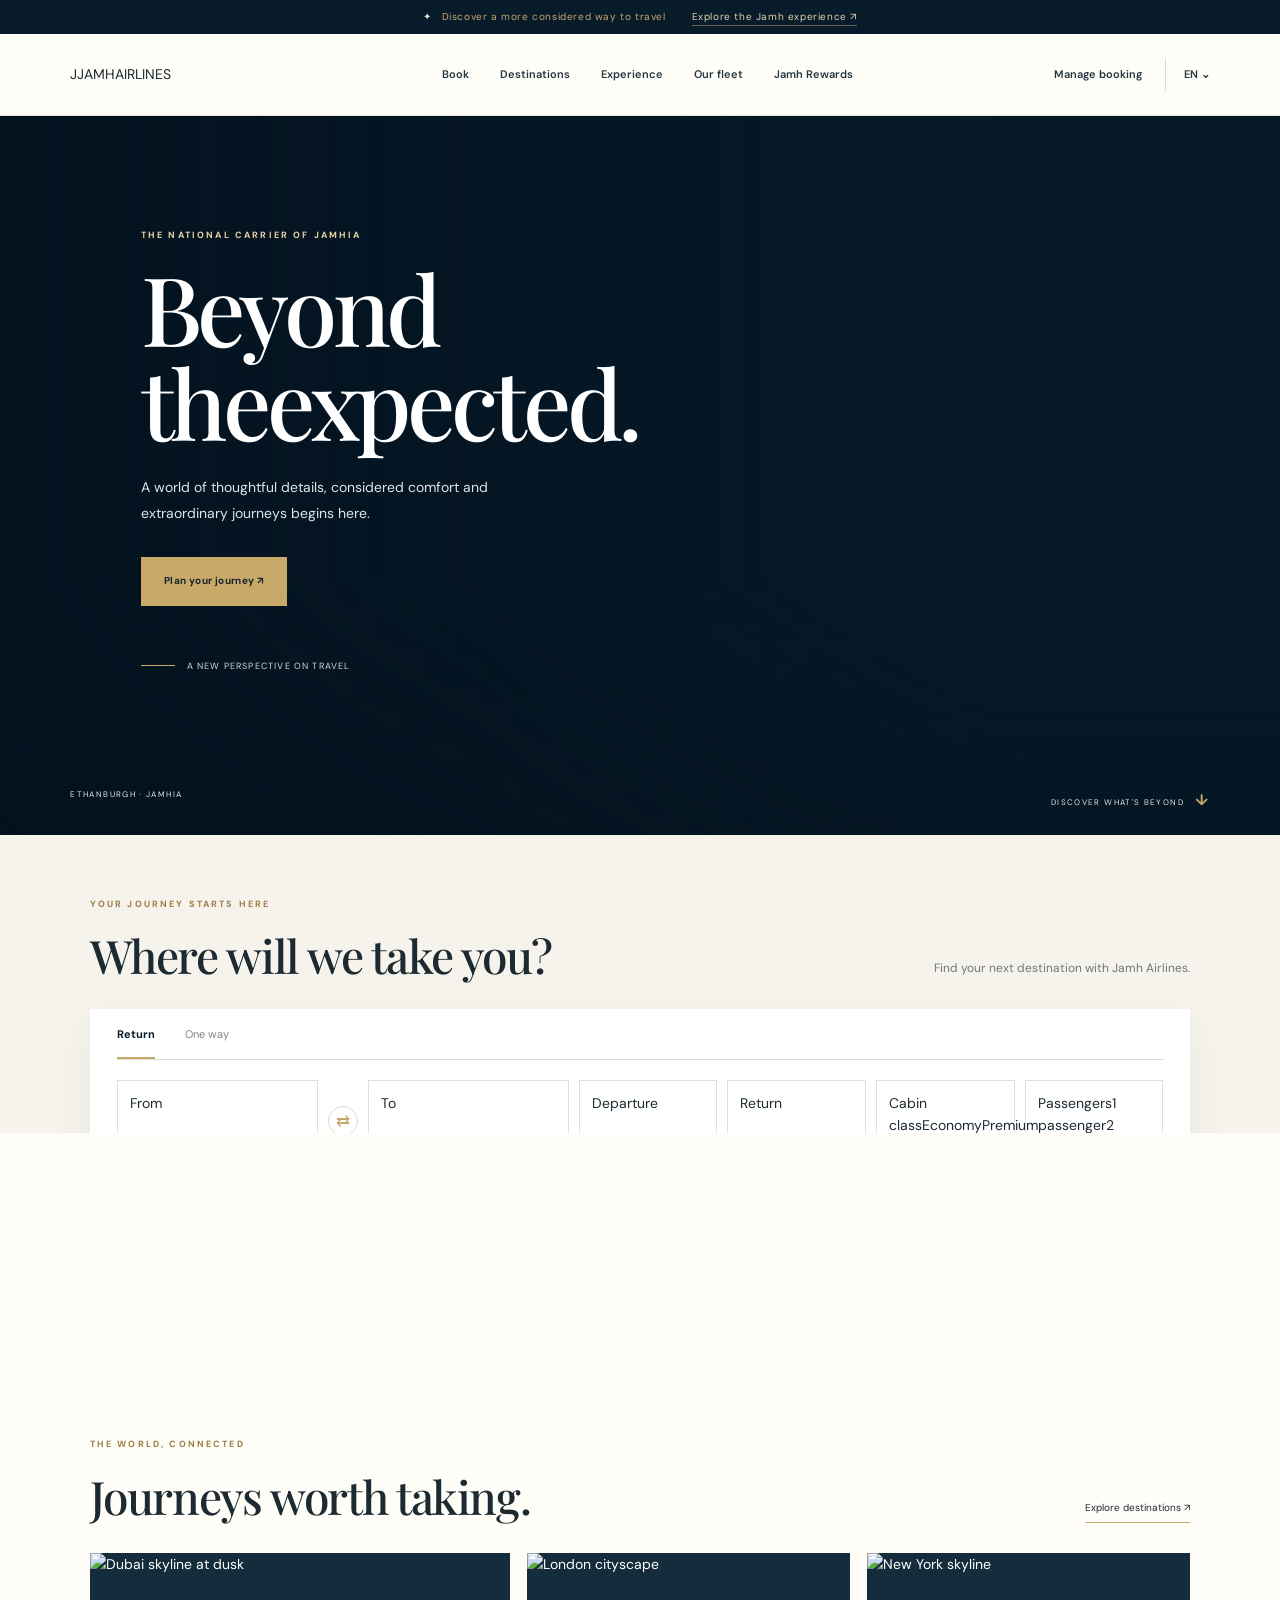
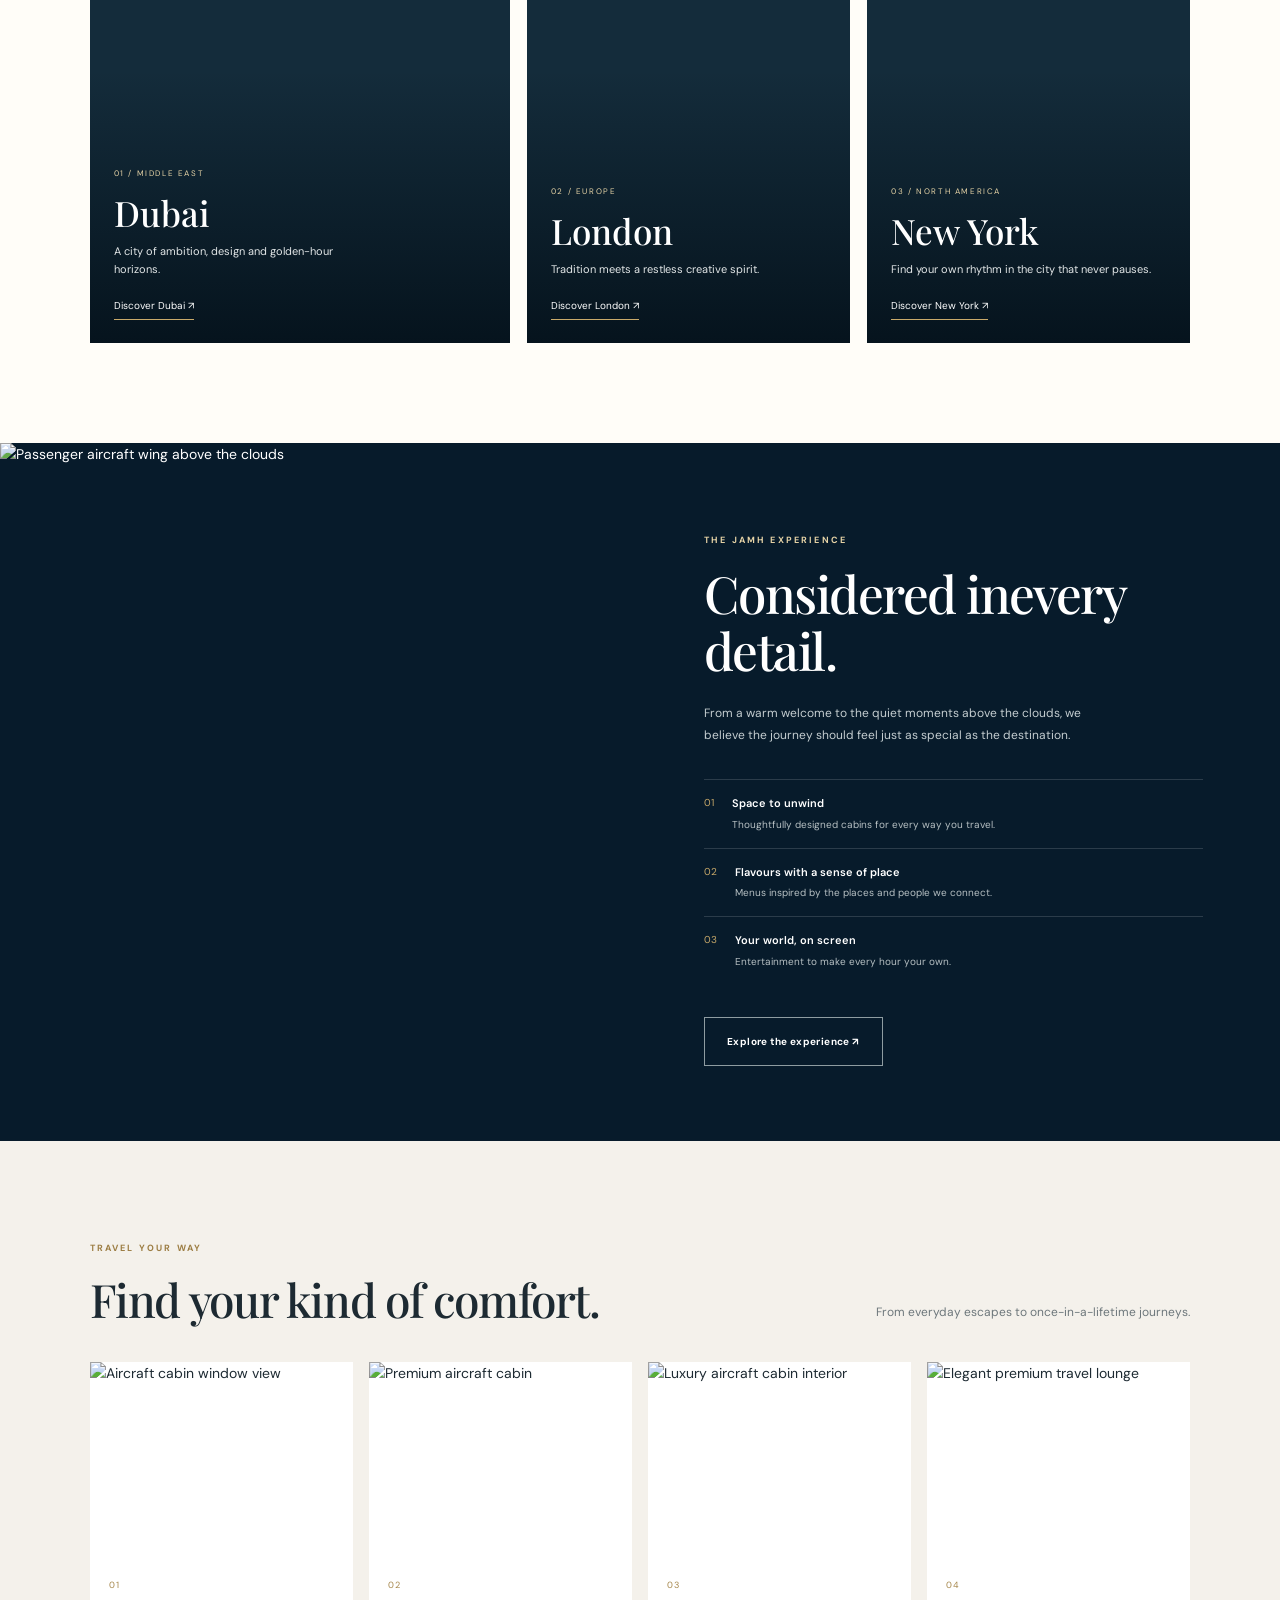
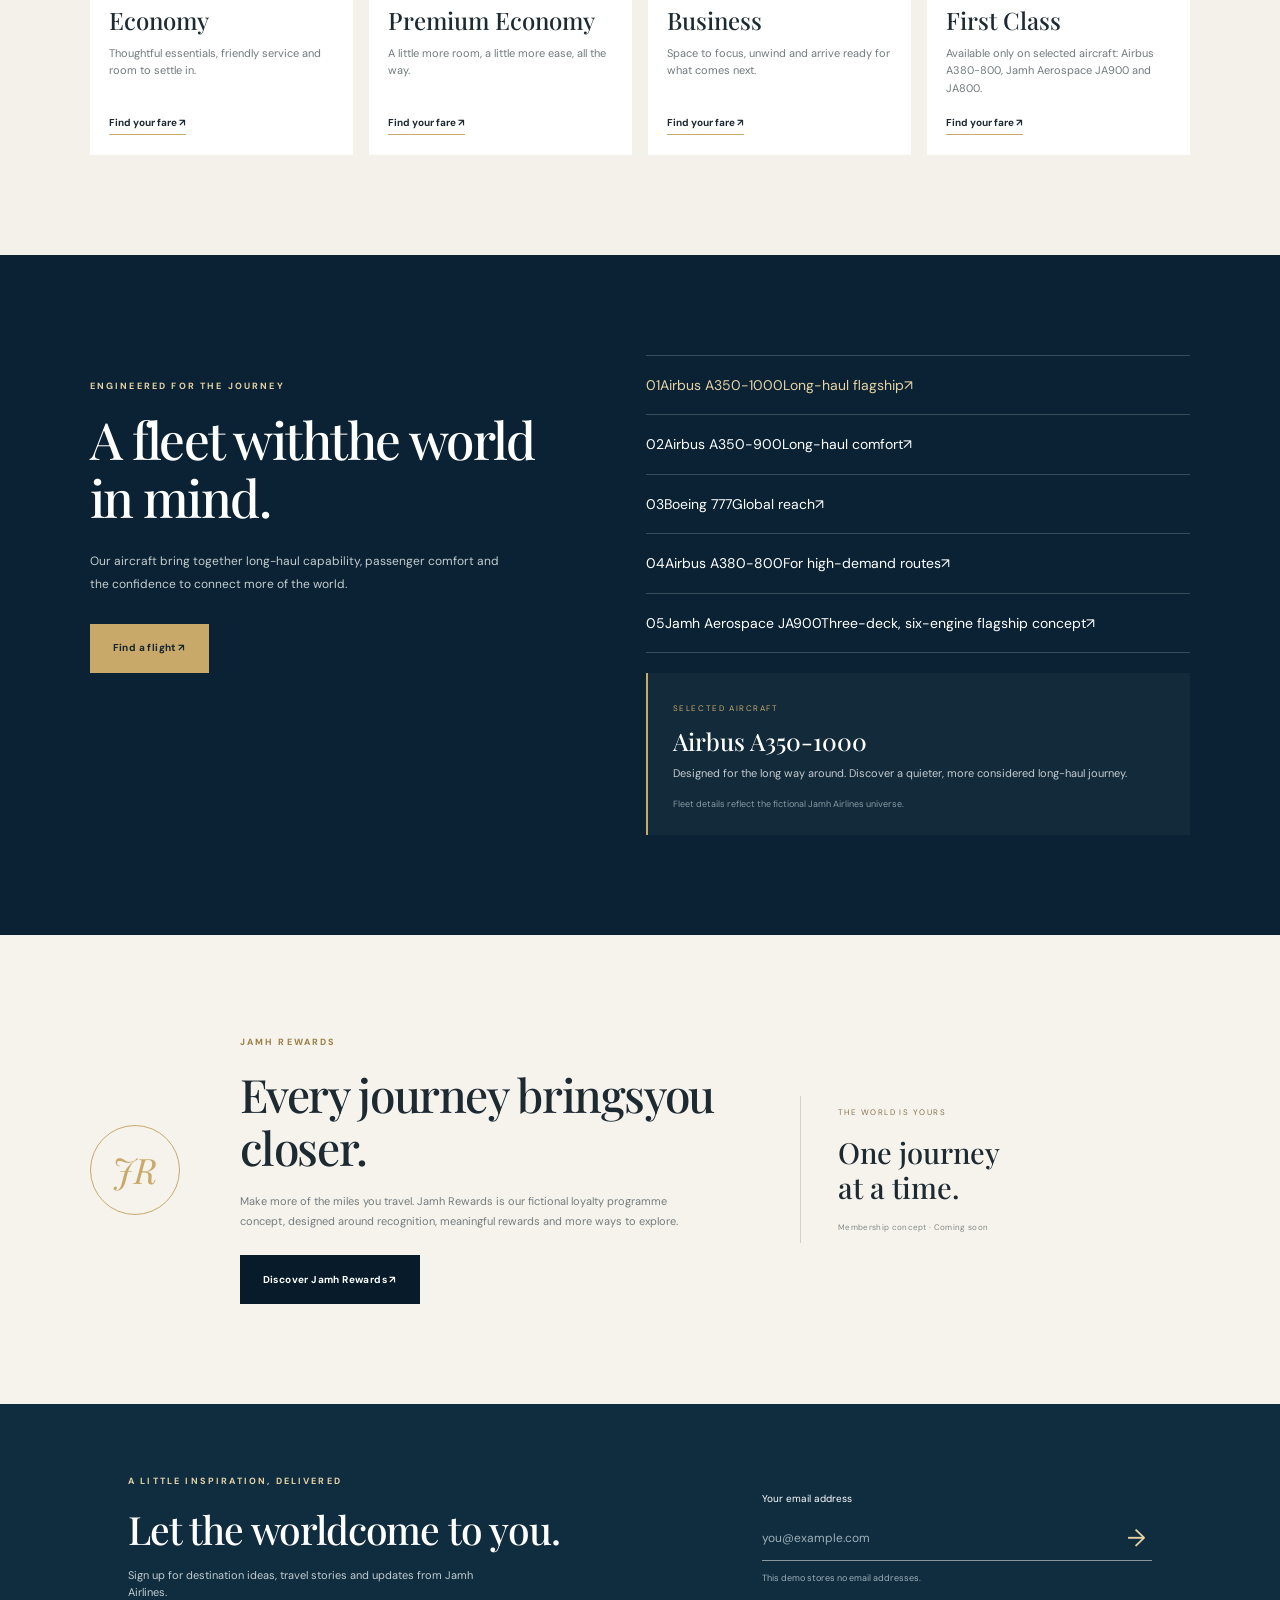
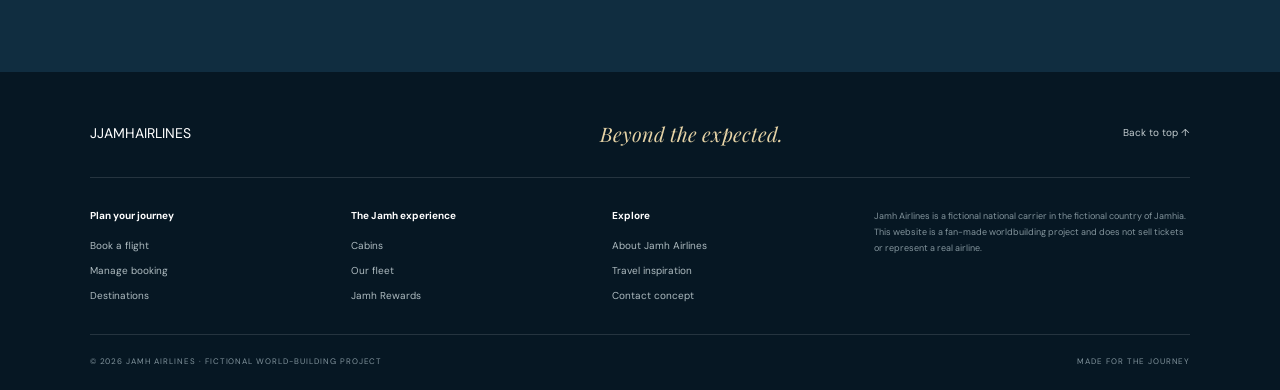
==== jamhairlines.html @ fd16149d "Add files via upload" ====
<!doctype html>
<html lang="en">
<head>
<meta charset="utf-8">
<meta name="viewport" content="width=device-width, initial-scale=1">
<meta name="theme-color" content="#071b2b">
<meta name="description" content="Discover the world with Jamh Airlines, the national carrier of Jamhia.">
<title>Jamh Airlines | Beyond the Expected</title>
<link rel="preconnect" href="https://fonts.googleapis.com">
<link rel="preconnect" href="https://fonts.gstatic.com" crossorigin>
<link href="https://fonts.googleapis.com/css2?family=DM+Sans:wght@400;500;600;700&family=Playfair+Display:wght@500;600;700&display=swap" rel="stylesheet">
<link rel="stylesheet" href="styles.css">
<script src="script.js" defer></script>
</head>
<body>
<div class="announcement">✦ <span>Discover a more considered way to travel</span> <a href="#experience">Explore the Jamh experience ↗</a></div>
<header class="site-header">
  <a class="brand" href="#home" aria-label="Jamh Airlines home"><span class="brand-mark">J</span><span class="brand-copy"><strong>JAMH</strong><small>AIRLINES</small></span></a>
  <button class="menu-toggle" aria-label="Open navigation" aria-expanded="false"><span></span><span></span></button>
  <nav class="main-nav" aria-label="Main navigation"><a href="#book">Book</a><a href="#destinations">Destinations</a><a href="#experience">Experience</a><a href="#fleet">Our fleet</a><a href="#rewards">Jamh Rewards</a></nav>
  <div class="header-actions"><button class="text-button" data-open-modal="manage-modal">Manage booking</button><button class="language-button" aria-label="Language and currency">EN <span>⌄</span></button></div>
</header>
<main>
<section class="hero" id="home">
  <div class="hero-image" role="img" aria-label="Airliner above a sea of clouds at sunset"></div><div class="hero-shade"></div>
  <div class="hero-content"><p class="eyebrow light">THE NATIONAL CARRIER OF JAMHIA</p><h1>Beyond the<br><em>expected.</em></h1><p class="hero-copy">A world of thoughtful details, considered comfort and extraordinary journeys begins here.</p><a class="button button-gold" href="#book">Plan your journey <span>↗</span></a><div class="hero-note"><span class="note-line"></span> A new perspective on travel</div></div>
  <div class="hero-bottom"><span>ETHANBURGH · JAMHIA</span><span>DISCOVER WHAT'S BEYOND <b>↓</b></span></div>
</section>

<section class="booking-section" id="book">
  <div class="section-heading booking-heading"><div><p class="eyebrow">YOUR JOURNEY STARTS HERE</p><h2>Where will we take you?</h2></div><p>Find your next destination with Jamh Airlines.</p></div>
  <div class="booking-card">
    <div class="booking-tabs" role="tablist" aria-label="Trip type"><button class="trip-tab active" data-trip="return" role="tab" aria-selected="true">Return</button><button class="trip-tab" data-trip="oneway" role="tab" aria-selected="false">One way</button></div>
    <form id="booking-form">
      <div class="booking-grid">
        <label class="field airport-field"><span>From</span><input id="origin" list="airport-options" placeholder="City or airport" autocomplete="off" required value="Ethanburgh Cranwick (EHC)"></label>
        <button class="swap-airports" type="button" aria-label="Swap origin and destination">⇄</button>
        <label class="field airport-field"><span>To</span><input id="destination" list="airport-options" placeholder="City or airport" autocomplete="off" required value="Dubai (DXB)"></label>
        <datalist id="airport-options"></datalist>
        <label class="field"><span>Departure</span><input id="depart-date" type="date" required></label>
        <label class="field return-date-field"><span>Return</span><input id="return-date" type="date" required></label>
        <label class="field"><span>Cabin class</span><select id="cabin"><option>Economy</option><option>Premium Economy</option><option>Business</option></select></label>
        <label class="field"><span>Passengers</span><select id="passengers"><option value="1">1 passenger</option><option value="2">2 passengers</option><option value="3">3 passengers</option><option value="4">4 passengers</option><option value="5">5 passengers</option><option value="6">6 passengers</option><option value="7">7 passengers</option><option value="8">8 passengers</option><option value="9">9 passengers</option></select></label>
      </div>
      <div class="booking-bottom"><p><span class="gold-dot"></span> Flexible fares available on selected routes</p><button class="button button-dark" type="submit">Search flights <span>→</span></button></div>
      <div id="booking-message" class="form-message" role="status" aria-live="polite"></div>
      <div id="flight-results" class="flight-results" aria-live="polite"></div>
    </form>
  </div>
  <p class="demo-note">Booking search is a front-end demonstration. No real flights are sold and no payment is taken.</p>
</section>

<section class="destinations section-pad" id="destinations">
  <div class="section-heading"><div><p class="eyebrow">THE WORLD, CONNECTED</p><h2>Journeys worth taking.</h2></div><a class="underlined-link" href="#book">Explore destinations <span>↗</span></a></div>
  <div class="destination-grid">
    <article class="destination-card destination-large"><img src="https://images.unsplash.com/photo-1512453979798-5ea266f8880c?auto=format&fit=crop&w=1200&q=85" alt="Dubai skyline at dusk"><div class="destination-overlay"></div><div class="destination-info"><span>01 / MIDDLE EAST</span><h3>Dubai</h3><p>A city of ambition, design and golden-hour horizons.</p><button class="destination-choose" data-destination="DXB">Discover Dubai ↗</button></div></article>
    <article class="destination-card"><img src="https://images.unsplash.com/photo-1513635269975-59663e0ac1ad?auto=format&fit=crop&w=900&q=85" alt="London cityscape"><div class="destination-overlay"></div><div class="destination-info"><span>02 / EUROPE</span><h3>London</h3><p>Tradition meets a restless creative spirit.</p><button class="destination-choose" data-destination="LHR">Discover London ↗</button></div></article>
    <article class="destination-card"><img src="https://images.unsplash.com/photo-1534430480872-3498386e7856?auto=format&fit=crop&w=900&q=85" alt="New York skyline"><div class="destination-overlay"></div><div class="destination-info"><span>03 / NORTH AMERICA</span><h3>New York</h3><p>Find your own rhythm in the city that never pauses.</p><button class="destination-choose" data-destination="JFK">Discover New York ↗</button></div></article>
  </div>
</section>

<section class="experience-section" id="experience">
  <div class="experience-image"><img src="https://images.unsplash.com/photo-1542296332-2e4473faf563?auto=format&fit=crop&w=1400&q=85" alt="Passenger aircraft wing above the clouds"></div>
  <div class="experience-copy"><p class="eyebrow light">THE JAMH EXPERIENCE</p><h2>Considered in<br><em>every detail.</em></h2><p>From a warm welcome to the quiet moments above the clouds, we believe the journey should feel just as special as the destination.</p><div class="experience-points"><div><span>01</span><p><strong>Space to unwind</strong><small>Thoughtfully designed cabins for every way you travel.</small></p></div><div><span>02</span><p><strong>Flavours with a sense of place</strong><small>Menus inspired by the places and people we connect.</small></p></div><div><span>03</span><p><strong>Your world, on screen</strong><small>Entertainment to make every hour your own.</small></p></div></div><a class="button button-outline" href="#cabins">Explore the experience <span>↗</span></a></div>
</section>

<section class="cabins section-pad" id="cabins"><div class="section-heading"><div><p class="eyebrow">TRAVEL YOUR WAY</p><h2>Find your kind of comfort.</h2></div><p>From everyday escapes to once-in-a-lifetime journeys.</p></div>
  <div class="cabin-grid"><article class="cabin-card"><img src="https://images.unsplash.com/photo-1436491865332-7a61a109cc05?auto=format&fit=crop&w=900&q=85" alt="Aircraft cabin window view"><div class="cabin-copy"><span>01</span><h3>Economy</h3><p>Thoughtful essentials, friendly service and room to settle in.</p><a href="#book">Find your fare ↗</a></div></article><article class="cabin-card"><img src="https://images.unsplash.com/photo-1540962351504-03099e0a754b?auto=format&fit=crop&w=900&q=85" alt="Premium aircraft cabin"><div class="cabin-copy"><span>02</span><h3>Premium Economy</h3><p>A little more room, a little more ease, all the way.</p><a href="#book">Find your fare ↗</a></div></article><article class="cabin-card"><img src="https://images.unsplash.com/photo-1569154941061-e231b4725ef1?auto=format&fit=crop&w=900&q=85" alt="Luxury aircraft cabin interior"><div class="cabin-copy"><span>03</span><h3>Business</h3><p>Space to focus, unwind and arrive ready for what comes next.</p><a href="#book">Find your fare ↗</a></div></article><article class="cabin-card"><img src="https://images.unsplash.com/photo-1517404215738-15263e9f9178?auto=format&fit=crop&w=900&q=85" alt="Elegant premium travel lounge"><div class="cabin-copy"><span>04</span><h3>First Class</h3><p>Available only on selected aircraft: Airbus A380-800, Jamh Aerospace JA900 and JA800.</p><a href="#book">Find your fare ↗</a></div></article></div>
</section>

<section class="fleet-section section-pad" id="fleet"><div class="fleet-intro"><p class="eyebrow light">ENGINEERED FOR THE JOURNEY</p><h2>A fleet with<br><em>the world in mind.</em></h2><p>Our aircraft bring together long-haul capability, passenger comfort and the confidence to connect more of the world.</p><a href="#book" class="button button-gold">Find a flight <span>↗</span></a></div><div class="fleet-list">
  <button class="fleet-item active" data-aircraft="A350-1000"><span class="fleet-number">01</span><span class="fleet-name"><strong>Airbus A350-1000</strong><small>Long-haul flagship</small></span><span class="fleet-arrow">↗</span></button>
  <button class="fleet-item" data-aircraft="A350-900"><span class="fleet-number">02</span><span class="fleet-name"><strong>Airbus A350-900</strong><small>Long-haul comfort</small></span><span class="fleet-arrow">↗</span></button>
  <button class="fleet-item" data-aircraft="Boeing 777"><span class="fleet-number">03</span><span class="fleet-name"><strong>Boeing 777</strong><small>Global reach</small></span><span class="fleet-arrow">↗</span></button>
  <button class="fleet-item" data-aircraft="Airbus A380-800"><span class="fleet-number">04</span><span class="fleet-name"><strong>Airbus A380-800</strong><small>For high-demand routes</small></span><span class="fleet-arrow">↗</span></button>
  <button class="fleet-item" data-aircraft="Jamh Aerospace JA900"><span class="fleet-number">05</span><span class="fleet-name"><strong>Jamh Aerospace JA900</strong><small>Three-deck, six-engine flagship concept</small></span><span class="fleet-arrow">↗</span></button>
  <div class="fleet-detail" id="fleet-detail"><span>SELECTED AIRCRAFT</span><h3>Airbus A350-1000</h3><p>Designed for the long way around. Discover a quieter, more considered long-haul journey.</p><small>Fleet details reflect the fictional Jamh Airlines universe.</small></div>
</div></section>

<section class="rewards-section section-pad" id="rewards"><div class="rewards-emblem">JR</div><div><p class="eyebrow">JAMH REWARDS</p><h2>Every journey brings<br>you closer.</h2><p>Make more of the miles you travel. Jamh Rewards is our fictional loyalty programme concept, designed around recognition, meaningful rewards and more ways to explore.</p><a href="#newsletter" class="button button-dark">Discover Jamh Rewards <span>↗</span></a></div><div class="rewards-stat"><span>THE WORLD IS YOURS</span><strong>One journey<br>at a time.</strong><small>Membership concept · Coming soon</small></div></section>

<section class="newsletter-section" id="newsletter"><div><p class="eyebrow light">A LITTLE INSPIRATION, DELIVERED</p><h2>Let the world<br>come to you.</h2><p>Sign up for destination ideas, travel stories and updates from Jamh Airlines.</p></div><form id="newsletter-form" class="newsletter-form"><label for="email-address">Your email address</label><div class="email-row"><input type="email" id="email-address" placeholder="you@example.com" required><button type="submit" aria-label="Subscribe">→</button></div><small id="newsletter-message" role="status">This demo stores no email addresses.</small></form></section>
</main>
<footer class="site-footer"><div class="footer-top"><a class="brand brand-footer" href="#home"><span class="brand-mark">J</span><span class="brand-copy"><strong>JAMH</strong><small>AIRLINES</small></span></a><p>Beyond the expected.</p><a href="#home" class="back-top">Back to top ↑</a></div><div class="footer-links"><div><strong>Plan your journey</strong><a href="#book">Book a flight</a><button data-open-modal="manage-modal">Manage booking</button><a href="#destinations">Destinations</a></div><div><strong>The Jamh experience</strong><a href="#cabins">Cabins</a><a href="#fleet">Our fleet</a><a href="#rewards">Jamh Rewards</a></div><div><strong>Explore</strong><a href="#experience">About Jamh Airlines</a><a href="#newsletter">Travel inspiration</a><a href="#home">Contact concept</a></div><div class="footer-disclaimer">Jamh Airlines is a fictional national carrier in the fictional country of Jamhia. This website is a fan-made worldbuilding project and does not sell tickets or represent a real airline.</div></div><div class="footer-bottom"><span>© 2026 JAMH AIRLINES · FICTIONAL WORLD-BUILDING PROJECT</span><span>MADE FOR THE JOURNEY</span></div></footer>

<div class="modal-backdrop" id="manage-modal" role="dialog" aria-modal="true" aria-labelledby="manage-title" hidden><div class="modal"><button class="modal-close" aria-label="Close dialog">×</button><p class="eyebrow">YOUR JOURNEY</p><h2 id="manage-title">Manage your booking</h2><p>Retrieve a booking to review your trip details. This is a demonstration only.</p><form id="manage-form"><label>Booking reference<input id="booking-reference" required minlength="5" maxlength="8" placeholder="e.g. JA7K2P" autocomplete="off"></label><label>Passenger surname<input id="passenger-surname" required placeholder="Surname"></label><button class="button button-dark" type="submit">Find booking →</button><div id="manage-message" class="form-message" role="status"></div></form></div></div>
<div class="toast" id="toast" role="status" aria-live="polite"></div>
</body>
</html>
---- styles.css ----
:root{--navy:#071b2b;--navy2:#0d2a3d;--gold:#c8a96a;--gold-light:#e6d3a6;--cream:#f6f3ed;--paper:#fffdf8;--ink:#1d2a32;--muted:#6d777b;--line:#dedbd3;--serif:"Playfair Display",Georgia,serif;--sans:"DM Sans",Arial,sans-serif}*{box-sizing:border-box}html{scroll-behavior:smooth;scroll-padding-top:90px}body{margin:0;background:var(--paper);color:var(--ink);font-family:var(--sans);font-size:14px;line-height:1.6}button,input,select{font:inherit}button,a{-webkit-tap-highlight-color:transparent}a{color:inherit;text-decoration:none}.announcement{min-height:34px;background:var(--navy);color:#e9e1d2;display:flex;align-items:center;justify-content:center;gap:10px;font-size:10px;letter-spacing:.06em;padding:6px 18px}.announcement>span{color:var(--gold)}.announcement a{color:var(--gold-light);margin-left:16px;border-bottom:1px solid #6b624e}.site-header{height:82px;padding:0 5.5%;display:flex;align-items:center;justify-content:space-between;background:#fffdf8;position:sticky;top:0;z-index:20;border-bottom:1px solid #e9e5dd}.brand{display:flex;align-items:center;gap:10px;min-width:170px}.brand-mark{width:40px;height:40px;border:1px solid var(--gold);border-radius:50%;display:grid;place-items:center;color:var(--gold);font-family:var(--serif);font-size:25px;font-style:italic}.brand-copy{display:flex;flex-direction:column;line-height:1.05;letter-spacing:.22em;color:var(--navy)}.brand-copy strong{font-size:17px;font-weight:700}.brand-copy small{font-size:8px;letter-spacing:.38em;margin-top:5px}.main-nav{display:flex;gap:31px;align-items:center}.main-nav a,.text-button,.language-button{font-size:11px;font-weight:600;color:#253641;transition:color .2s}.main-nav a:hover,.text-button:hover{color:#a78442}.header-actions{display:flex;align-items:center;gap:23px}.text-button,.language-button{border:0;background:none;cursor:pointer;padding:8px 0}.language-button{border-left:1px solid var(--line);padding-left:18px}.language-button span{color:var(--gold)}.menu-toggle{display:none;background:none;border:0}.hero{height:min(720px,78vw);min-height:540px;position:relative;background:var(--navy);color:white;overflow:hidden}.hero-image{position:absolute;inset:0;background-image:url("https://images.unsplash.com/photo-1436491865332-7a61a109cc05?auto=format&fit=crop&w=2200&q=90");background-size:cover;background-position:center 55%;transform:scale(1.02);animation:heroReveal 1.2s ease-out both}.hero-shade{position:absolute;inset:0;background:linear-gradient(90deg,rgba(3,17,29,.82) 0%,rgba(3,17,29,.55) 38%,rgba(3,17,29,.08) 78%),linear-gradient(0deg,rgba(4,17,27,.45),transparent 36%)}.hero-content{position:relative;z-index:1;padding:112px 0 0 11%;max-width:660px}.eyebrow{font-size:9px;letter-spacing:.24em;color:#9c7d43;font-weight:700;margin:0 0 18px}.eyebrow.light{color:var(--gold-light)}h1,h2,h3,p{margin-top:0}.hero h1{font-family:var(--serif);font-size:clamp(58px,7.5vw,100px);font-weight:500;line-height:.98;letter-spacing:-.045em;margin:0 0 25px}.hero h1 em,.experience-copy h2 em,.fleet-intro h2 em{font-weight:500;color:var(--gold-light)}.hero-copy{font-size:14px;line-height:1.9;color:#e1e5e7;max-width:370px;margin-bottom:30px}.button{display:inline-flex;align-items:center;justify-content:center;gap:27px;min-height:49px;padding:0 22px;font-size:10px;letter-spacing:.04em;font-weight:700;border:1px solid transparent;cursor:pointer;transition:transform .2s,background .2s,color .2s}.button:hover{transform:translateY(-2px)}.button span{font-size:17px;font-weight:400}.button-gold{background:var(--gold);color:#15232b}.button-gold:hover{background:var(--gold-light)}.button-dark{background:var(--navy);color:white}.button-dark:hover{background:#17374b}.button-outline{border-color:#8e9ca1;color:white;background:transparent}.button-outline:hover{background:white;color:var(--navy)}.hero-note{display:flex;align-items:center;gap:12px;font-size:9px;letter-spacing:.13em;color:#d6d9d9;margin-top:53px;text-transform:uppercase}.note-line{width:34px;height:1px;background:var(--gold)}.hero-bottom{position:absolute;z-index:2;bottom:24px;left:5.5%;right:5.5%;display:flex;justify-content:space-between;font-size:8px;letter-spacing:.17em;color:#e4e6e5}.hero-bottom b{font-size:15px;color:var(--gold);margin-left:8px}.booking-section{position:relative;margin:-1px auto 0;background:var(--cream);padding:62px 7% 47px}.section-heading{display:flex;justify-content:space-between;align-items:end;gap:30px;margin-bottom:30px}.section-heading h2,.rewards-section h2,.newsletter-section h2{font-family:var(--serif);font-size:clamp(30px,4vw,46px);font-weight:500;letter-spacing:-.03em;line-height:1.15;margin:0}.section-heading>p{color:var(--muted);font-size:12px;margin:0 0 4px}.booking-heading{max-width:1200px;margin:0 auto 27px}.booking-card{max-width:1200px;margin:auto;background:white;box-shadow:0 15px 45px #192d3a0d;padding:0 27px 23px}.booking-tabs{display:flex;gap:30px;border-bottom:1px solid var(--line);margin-bottom:20px}.trip-tab{background:none;border:0;border-bottom:2px solid transparent;padding:17px 0 13px;font-size:11px;color:#7d8588;cursor:pointer}.trip-tab.active{border-color:var(--gold);color:var(--navy);font-weight:700}.booking-grid{display:grid;grid-template-columns:1.45fr 30px 1.45fr 1fr 1fr 1fr 1fr;gap:10px;align-items:end}.field{display:flex;flex-direction:column;gap:7px;min-width:0;border:1px solid #dedfdc;padding:11px 12px;height:72px}.field span{font-size:9px;letter-spacing:.12em;text-transform:uppercase;color:#777f82}.field select,.field input{border:0;outline:0;background:transparent;color:var(--navy);font-weight:600;font-size:11px;min-width:0;width:100%;padding:0}.field select{cursor:pointer}.field input{font-family:var(--sans)}.swap-airports{align-self:center;margin-top:10px;width:30px;height:30px;border-radius:50%;border:1px solid var(--line);background:white;color:var(--gold);cursor:pointer;font-size:17px}.booking-bottom{display:flex;justify-content:space-between;align-items:center;margin-top:22px}.booking-bottom p{font-size:10px;color:#6f797d;margin:0}.gold-dot{display:inline-block;width:6px;height:6px;background:var(--gold);border-radius:50%;margin-right:7px}.form-message{font-size:11px;margin-top:10px;color:#916d2d}.demo-note{max-width:1200px;margin:10px auto 0;color:#8a918f;font-size:9px}.section-pad{padding:100px 7%}.destinations{background:var(--paper)}.underlined-link{font-size:10px;border-bottom:1px solid var(--gold);padding-bottom:6px;white-space:nowrap}.underlined-link span{color:#a78442;margin-left:10px}.destination-grid{display:grid;grid-template-columns:1.3fr 1fr 1fr;gap:17px}.destination-card{height:390px;position:relative;overflow:hidden;background:#142c3b;color:white}.destination-card img{width:100%;height:100%;object-fit:cover;transition:transform .7s}.destination-card:hover img{transform:scale(1.06)}.destination-overlay{position:absolute;inset:0;background:linear-gradient(0deg,rgba(3,15,24,.85),rgba(3,15,24,0) 70%)}.destination-info{position:absolute;left:24px;right:20px;bottom:23px}.destination-info>span{font-size:8px;letter-spacing:.2em;color:var(--gold-light)}.destination-info h3{font:500 35px var(--serif);margin:7px 0}.destination-info p{font-size:11px;color:#e2e6e7;max-width:260px;margin-bottom:14px}.destination-choose{border:0;border-bottom:1px solid var(--gold);padding:0 0 5px;background:transparent;color:white;font-size:10px;cursor:pointer}.experience-section{display:grid;grid-template-columns:1fr 1fr;background:var(--navy);color:white;min-height:620px}.experience-image{min-height:620px;overflow:hidden}.experience-image img{width:100%;height:100%;object-fit:cover;filter:saturate(.8)}.experience-copy{padding:90px 12% 75px 10%;align-self:center}.experience-copy h2,.fleet-intro h2{font:500 clamp(37px,4vw,53px)/1.12 var(--serif);letter-spacing:-.03em;margin-bottom:22px}.experience-copy>p:not(.eyebrow),.fleet-intro>p:not(.eyebrow){font-size:12px;color:#c4cdd0;line-height:1.9;max-width:410px}.experience-points{margin:32px 0}.experience-points>div{display:flex;gap:18px;border-top:1px solid #ffffff25;padding:15px 0}.experience-points>div>span{color:var(--gold);font-size:10px}.experience-points p{margin:0;display:flex;flex-direction:column;gap:4px}.experience-points strong{font-size:11px;font-weight:600}.experience-points small{font-size:10px;color:#b7c0c3}.cabins{background:#f4f1eb}.cabins .section-heading{margin-bottom:36px}.cabin-grid{display:grid;grid-template-columns:repeat(4,1fr);gap:16px}.cabin-card{background:white}.cabin-card img{width:100%;height:190px;object-fit:cover;display:block}.cabin-copy{padding:20px 19px 23px}.cabin-copy>span{font-size:9px;color:#a6874c;letter-spacing:.12em}.cabin-copy h3{font:500 24px var(--serif);margin:9px 0}.cabin-copy p{font-size:11px;color:#717a7d;min-height:54px}.cabin-copy a{font-size:10px;font-weight:700;border-bottom:1px solid var(--gold);padding-bottom:5px}.fleet-section{display:grid;grid-template-columns:.9fr 1.1fr;gap:10%;background:#0a2233;color:white}.fleet-intro{padding-top:24px}.fleet-intro>p:not(.eyebrow){margin:24px 0 28px}.fleet-list{border-top:1px solid #ffffff30}.fleet-item{display:flex;align-items:center;text-align:left;width:100%;padding:18px 0;background:none;border:0;border-bottom:1px solid #ffffff30;color:white;cursor:pointer;gap:19px}.fleet-item:hover,.fleet-item.active{color:var(--gold-light)}.fleet-number{font-size:9px;color:var(--gold);width:22px}.fleet-name{display:flex;flex-direction:column;gap:3px;flex:1}.fleet-name strong{font:500 20px var(--serif)}.fleet-name small{font-size:9px;color:#b5c1c6}.fleet-arrow{font-size:19px;opacity:.7}.fleet-detail{padding:22px 25px;background:#ffffff09;margin-top:20px;border-left:2px solid var(--gold)}.fleet-detail>span{font-size:8px;letter-spacing:.2em;color:var(--gold)}.fleet-detail h3{font:500 24px var(--serif);margin:8px 0}.fleet-detail p{font-size:11px;color:#c5cdd0;margin-bottom:8px}.fleet-detail small{font-size:9px;color:#899ba4}.rewards-section{display:grid;grid-template-columns:110px 1fr .75fr;gap:40px;align-items:center;background:var(--cream)}.rewards-emblem{width:90px;height:90px;border:1px solid var(--gold);border-radius:50%;display:grid;place-items:center;font:italic 35px var(--serif);color:var(--gold)}.rewards-section h2{margin-bottom:17px}.rewards-section>div:nth-child(2)>p:not(.eyebrow){max-width:440px;color:#737c7e;font-size:11px;line-height:1.9;margin-bottom:23px}.rewards-stat{border-left:1px solid #d6d0c4;padding:10px 0 10px 37px}.rewards-stat span,.rewards-stat small{display:block;font-size:8px;letter-spacing:.18em;color:#88734d}.rewards-stat strong{display:block;font:500 29px/1.2 var(--serif);margin:16px 0}.rewards-stat small{letter-spacing:.04em;color:#838986}.newsletter-section{background:#102d40;color:white;padding:70px 10%;display:flex;justify-content:space-between;align-items:center;gap:50px}.newsletter-section h2{font-size:39px;margin-bottom:15px}.newsletter-section>div>p:not(.eyebrow){font-size:11px;color:#c1cdd1;max-width:350px;margin:0}.newsletter-form{width:min(390px,100%)}.newsletter-form label{display:block;font-size:10px;margin-bottom:10px}.email-row{display:flex;border-bottom:1px solid #8798a1}.email-row input{flex:1;min-width:0;border:0;background:transparent;padding:12px 0;color:white;outline:0;font-size:12px}.email-row input::placeholder{color:#9eafb7}.email-row button{border:0;background:transparent;color:var(--gold-light);font-size:24px;cursor:pointer}.newsletter-form small{display:block;color:#9eafb7;font-size:9px;margin-top:10px}.site-footer{background:#061723;color:white;padding:48px 7% 22px}.footer-top{display:flex;align-items:center;justify-content:space-between;padding-bottom:30px;border-bottom:1px solid #ffffff20}.brand-footer .brand-copy{color:white}.footer-top>p{font:italic 20px var(--serif);color:var(--gold-light);margin:0}.back-top{font-size:10px;color:#c4cdd0}.footer-links{display:grid;grid-template-columns:1fr 1fr 1fr 1.4fr;gap:35px;padding:30px 0}.footer-links>div:not(.footer-disclaimer){display:flex;flex-direction:column;align-items:flex-start;gap:9px}.footer-links strong{font-size:10px;margin-bottom:5px}.footer-links a,.footer-links button{font-size:10px;color:#aebbc0;background:none;border:0;padding:0;cursor:pointer}.footer-links a:hover,.footer-links button:hover{color:var(--gold-light)}.footer-disclaimer{font-size:9px;line-height:1.8;color:#83949c}.footer-bottom{display:flex;justify-content:space-between;border-top:1px solid #ffffff20;padding-top:20px;font-size:8px;letter-spacing:.12em;color:#81939c}.modal-backdrop{position:fixed;inset:0;background:#00111dd9;display:grid;place-items:center;padding:20px;z-index:50}.modal-backdrop[hidden]{display:none}.modal{position:relative;width:min(460px,100%);padding:36px;background:var(--paper);box-shadow:0 20px 70px #0004}.modal-close{position:absolute;right:18px;top:12px;border:0;background:none;font-size:27px;cursor:pointer;color:var(--navy)}.modal h2{font:500 32px var(--serif);margin-bottom:10px}.modal>p:not(.eyebrow){font-size:11px;color:var(--muted);margin-bottom:25px}.modal form{display:grid;gap:16px}.modal label{display:grid;gap:7px;font-size:10px;font-weight:700}.modal input{border:1px solid var(--line);padding:12px;font-size:12px;background:white}.modal .button{width:100%}.toast{position:fixed;bottom:24px;left:50%;transform:translate(-50%,20px);background:var(--navy);color:white;padding:13px 20px;font-size:11px;box-shadow:0 5px 25px #0002;opacity:0;pointer-events:none;transition:.25s;z-index:60;max-width:90vw}.toast.show{opacity:1;transform:translate(-50%,0)}@keyframes heroReveal{from{transform:scale(1.08);opacity:.65}to{transform:scale(1.02);opacity:1}}
@media(max-width:1100px){.main-nav{gap:17px}.header-actions{gap:12px}.booking-grid{grid-template-columns:1fr 28px 1fr 1fr 1fr}.booking-grid .field:nth-of-type(4){grid-column:1}.booking-grid .field:nth-of-type(5){grid-column:2/4}.booking-grid .field:nth-of-type(6){grid-column:4}.booking-grid .field:nth-of-type(7){grid-column:5}.cabin-grid{grid-template-columns:repeat(2,1fr)}.cabin-card img{height:220px}.rewards-section{grid-template-columns:80px 1fr .7fr;gap:25px}.rewards-emblem{width:70px;height:70px}}
@media(max-width:760px){.announcement{font-size:9px;gap:6px;flex-wrap:wrap}.announcement a{margin-left:4px}.site-header{height:70px;padding:0 5%}.brand{min-width:0}.brand-mark{width:35px;height:35px}.brand-copy strong{font-size:15px}.menu-toggle{display:flex;flex-direction:column;gap:5px;order:3;padding:10px}.menu-toggle span{display:block;width:22px;height:1px;background:var(--navy)}.main-nav{display:none;position:absolute;top:70px;left:0;right:0;background:var(--paper);padding:20px 6%;border-top:1px solid var(--line);box-shadow:0 15px 20px #0001;flex-direction:column;align-items:flex-start;gap:18px}.main-nav.open{display:flex}.header-actions{margin-left:auto;margin-right:12px}.text-button{font-size:10px}.language-button{display:none}.hero{height:650px;min-height:0}.hero-content{padding:100px 7% 0}.hero h1{font-size:65px}.hero-copy{max-width:310px}.hero-bottom{left:7%;right:7%;font-size:7px}.booking-section{padding:48px 5% 35px}.section-heading{align-items:flex-start;flex-direction:column;gap:14px}.section-heading h2{font-size:36px}.booking-card{padding:0 15px 18px}.booking-grid{grid-template-columns:1fr 28px 1fr;gap:8px}.booking-grid .field:nth-of-type(4),.booking-grid .field:nth-of-type(5),.booking-grid .field:nth-of-type(6),.booking-grid .field:nth-of-type(7){grid-column:auto}.booking-grid .field:nth-of-type(4){grid-column:1/2}.booking-grid .field:nth-of-type(5){grid-column:2/4}.booking-grid .field:nth-of-type(6){grid-column:1/2}.booking-grid .field:nth-of-type(7){grid-column:2/4}.field{height:68px;padding:9px}.field select,.field input{font-size:10px}.swap-airports{grid-column:2;grid-row:1}.booking-bottom{align-items:flex-start;gap:15px;flex-direction:column}.booking-bottom .button{width:100%}.section-pad{padding:65px 5%}.destination-grid{grid-template-columns:1fr;gap:13px}.destination-card,.destination-large{height:340px}.destination-card:first-child{height:390px}.experience-section{grid-template-columns:1fr}.experience-image{min-height:300px;height:300px}.experience-copy{padding:55px 7%}.cabin-grid{gap:12px}.cabin-card img{height:150px}.cabin-copy{padding:15px}.cabin-copy h3{font-size:21px}.cabin-copy p{min-height:85px}.fleet-section{grid-template-columns:1fr;gap:38px}.fleet-intro{padding:0}.rewards-section{grid-template-columns:65px 1fr;gap:20px}.rewards-emblem{width:60px;height:60px;font-size:25px}.rewards-section>div:nth-child(2){grid-column:2}.rewards-stat{grid-column:2;border-left:0;border-top:1px solid #d6d0c4;padding:22px 0 0}.newsletter-section{padding:55px 7%;flex-direction:column;align-items:flex-start;gap:32px}.newsletter-form{width:100%}.footer-top{gap:15px;flex-wrap:wrap}.footer-top>p{font-size:16px}.footer-links{grid-template-columns:1fr 1fr;gap:28px}.footer-disclaimer{grid-column:1/-1}.footer-bottom{gap:10px;flex-direction:column}.modal{padding:30px 23px}}
@media(max-width:390px){.hero h1{font-size:55px}.text-button{max-width:100px;line-height:1.3}.booking-grid{grid-template-columns:1fr 25px 1fr}.field select{font-size:9px}.cabin-grid{grid-template-columns:1fr}.cabin-card img{height:200px}.cabin-copy p{min-height:0}.rewards-section{grid-template-columns:1fr}.rewards-section>div:nth-child(2),.rewards-stat{grid-column:1}.footer-links{gap:23px 15px}}

/* Interactive demo booking results */
.flight-results{margin-top:20px}.results-heading{padding:22px 0 10px;border-top:1px solid var(--line)}.results-heading .eyebrow{margin-bottom:7px}.results-heading h3,.itinerary-confirmation h3{font:500 27px var(--serif);margin:0 0 5px;color:var(--navy)}.results-heading h3 span{color:var(--gold)}.results-heading>p:last-child{font-size:11px;color:var(--muted)}.flight-card{display:grid;grid-template-columns:1fr 1.5fr 1fr 1.2fr;gap:18px;align-items:center;padding:20px 18px;margin:10px 0;background:#fff;border:1px solid var(--line)}.flight-number,.flight-aircraft,.flight-fare{display:flex;flex-direction:column;gap:5px}.flight-number strong,.flight-aircraft strong{font-size:12px;color:var(--navy)}.flight-card small{font-size:9px;color:var(--muted)}.flight-times{display:grid;grid-template-columns:auto 1fr auto;gap:8px;align-items:center}.flight-times strong{font-size:16px;color:var(--navy)}.flight-times span{text-align:center;font-size:9px;color:#a18a5d;white-space:nowrap}.flight-times small{grid-column:1/-1;text-align:center}.flight-fare>strong{font:500 24px var(--serif);color:var(--navy)}.flight-fare .button{min-height:38px;padding:0 12px;gap:10px;margin-top:5px}.flight-fare .button:disabled{opacity:.65;cursor:default}.itinerary-confirmation{margin-top:20px;padding:26px;background:var(--navy);color:white}.itinerary-confirmation h3{color:white;margin-bottom:20px}.itinerary-grid{display:grid;grid-template-columns:repeat(4,1fr);gap:12px}.itinerary-grid p{display:flex;flex-direction:column;gap:4px;padding:13px;background:#ffffff0c;margin:0;min-width:0}.itinerary-grid small{font-size:9px;color:var(--gold-light)}.itinerary-grid strong{font-size:11px;overflow-wrap:anywhere}.itinerary-confirmation>p:not(.eyebrow){font-size:10px;color:#c4d0d5;margin:18px 0}.itinerary-confirmation .eyebrow{margin-bottom:8px}@media(max-width:900px){.flight-card{grid-template-columns:1fr 1.5fr;}.itinerary-grid{grid-template-columns:repeat(2,1fr)}}@media(max-width:520px){.flight-card{grid-template-columns:1fr;gap:14px}.flight-times{max-width:100%}.itinerary-grid{grid-template-columns:1fr 1fr}}
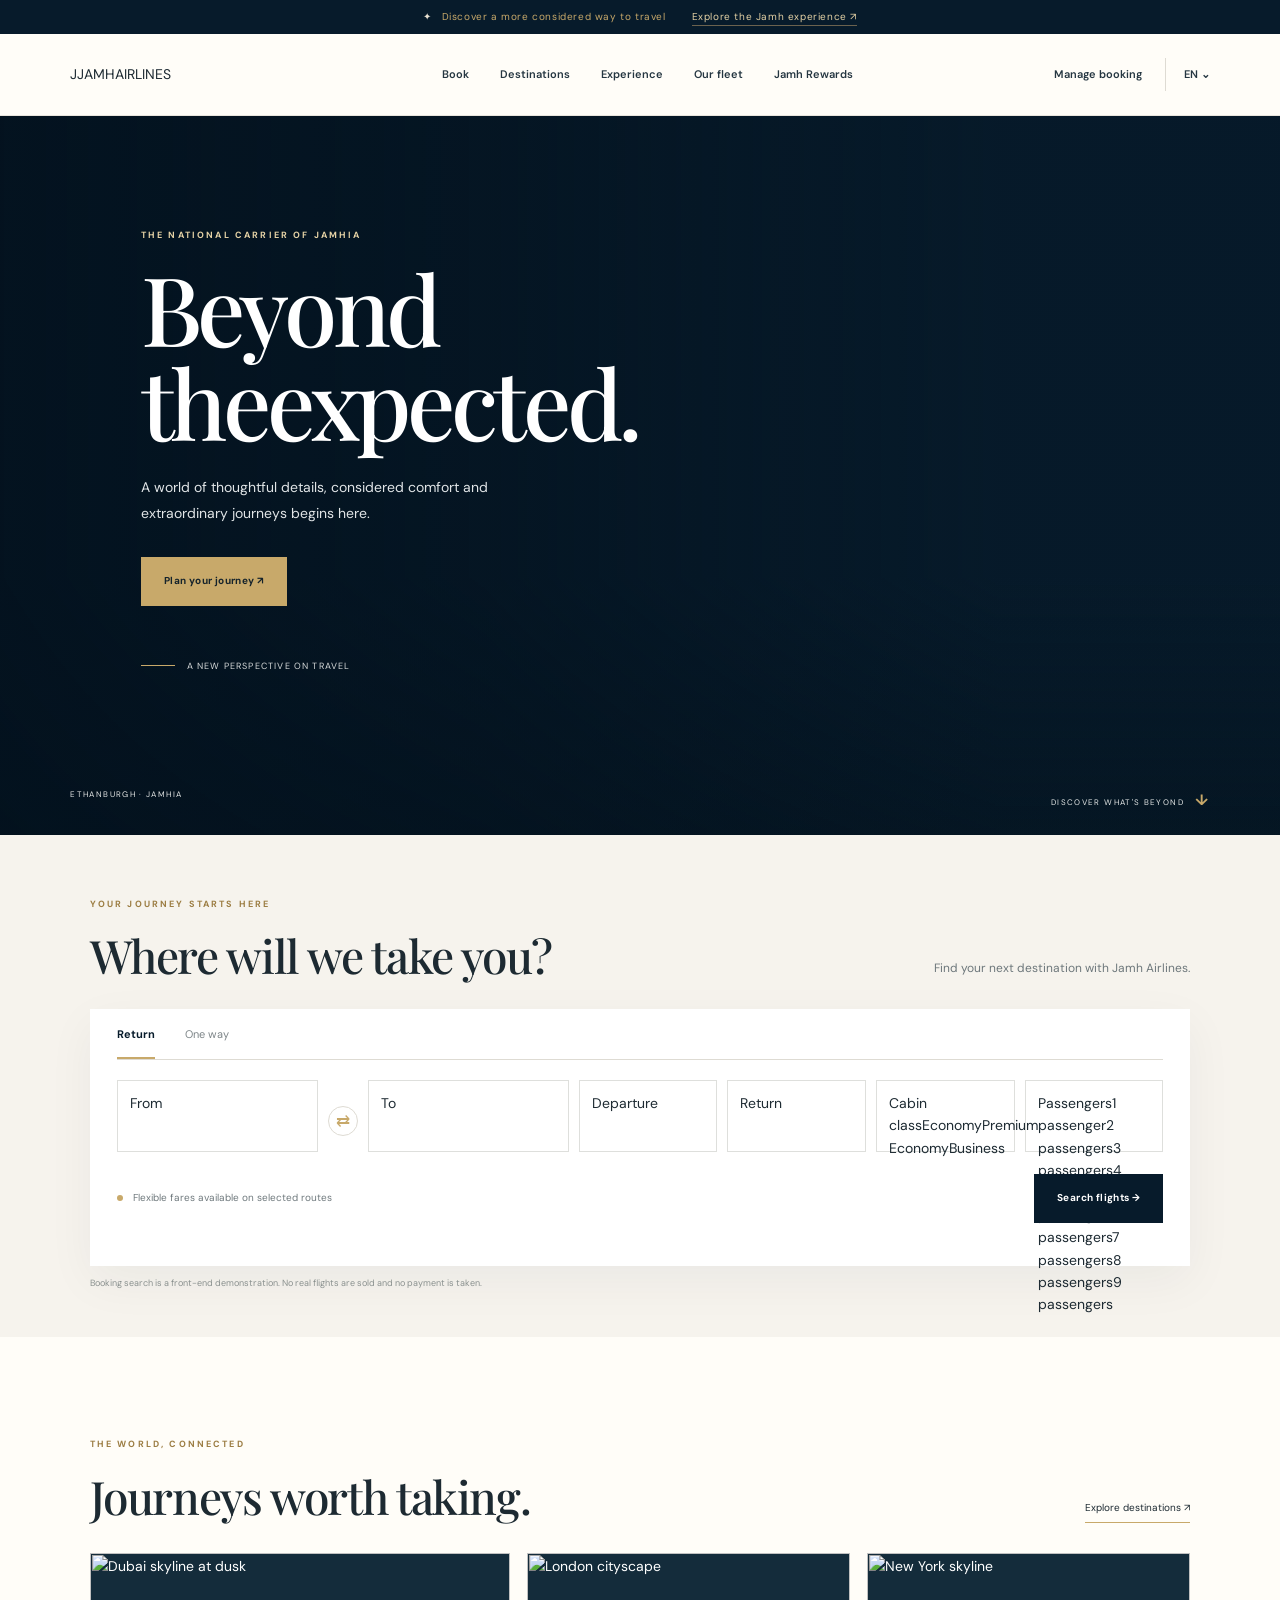
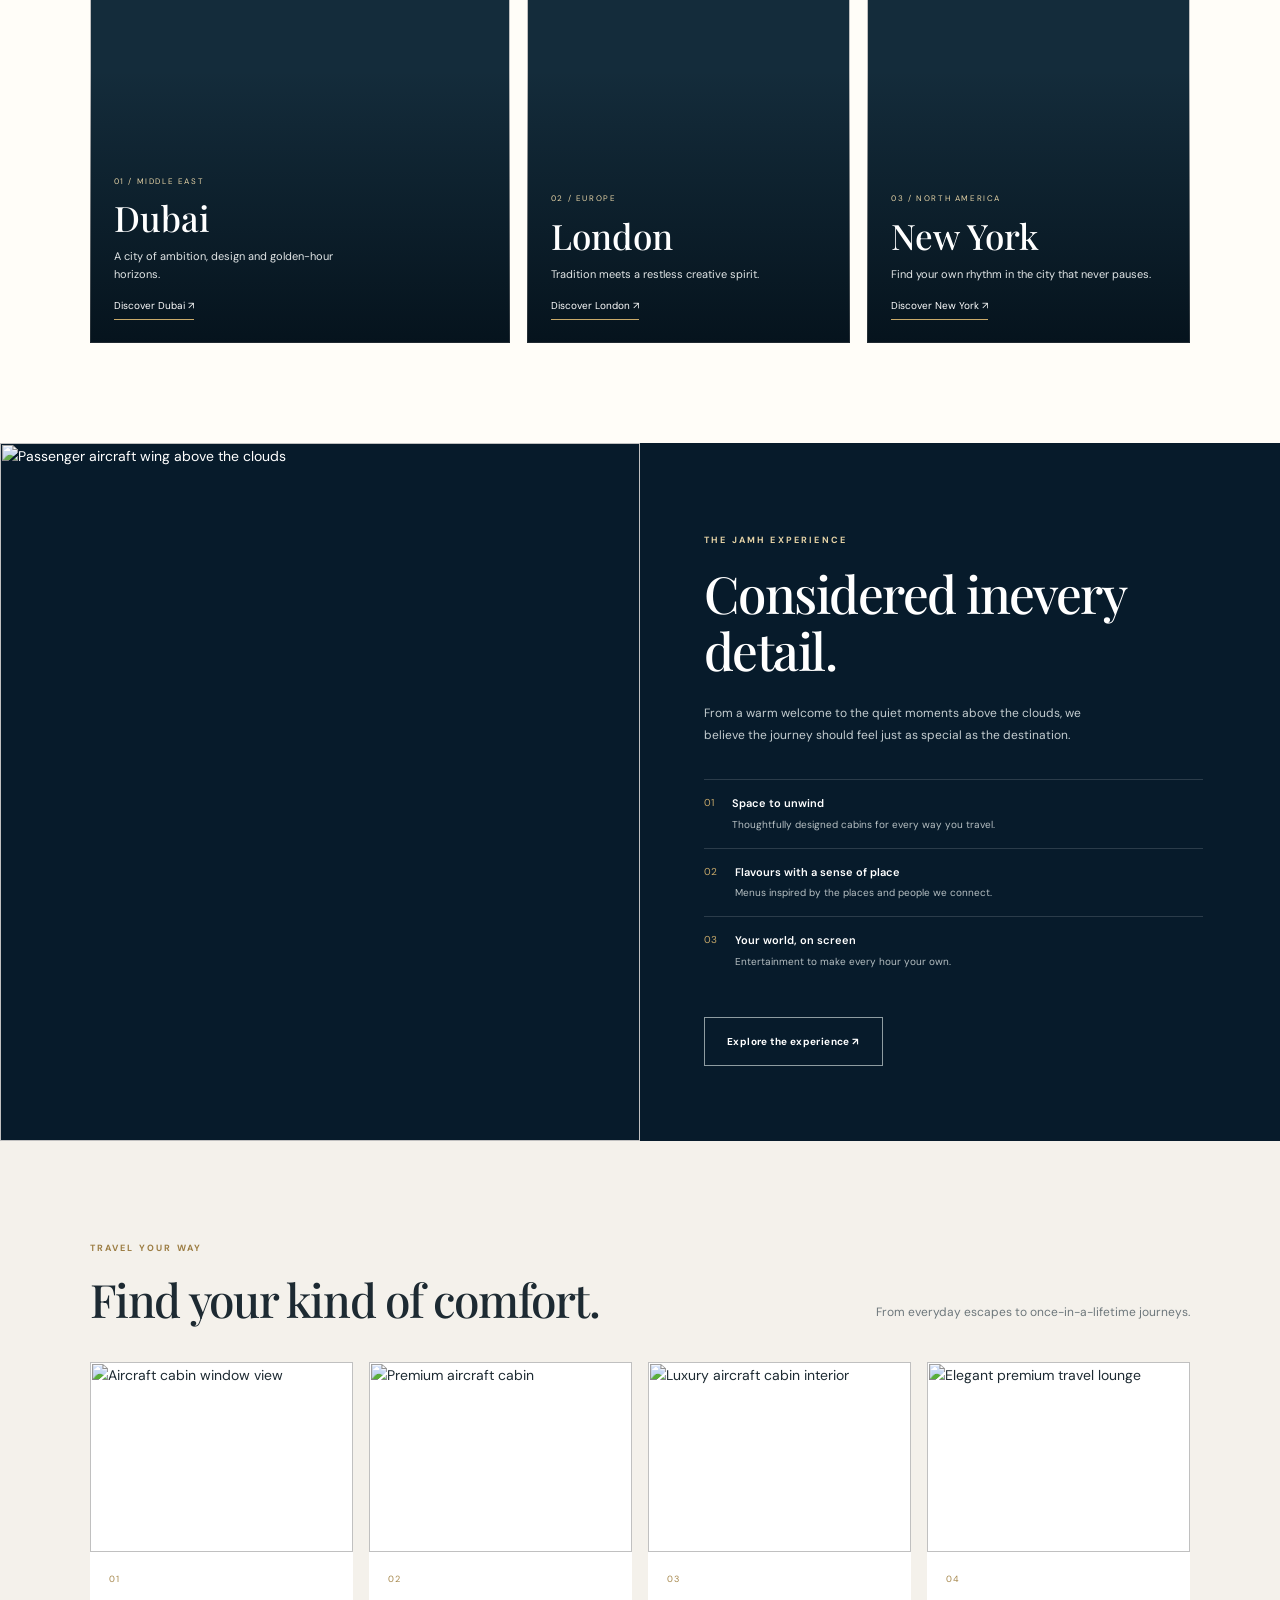
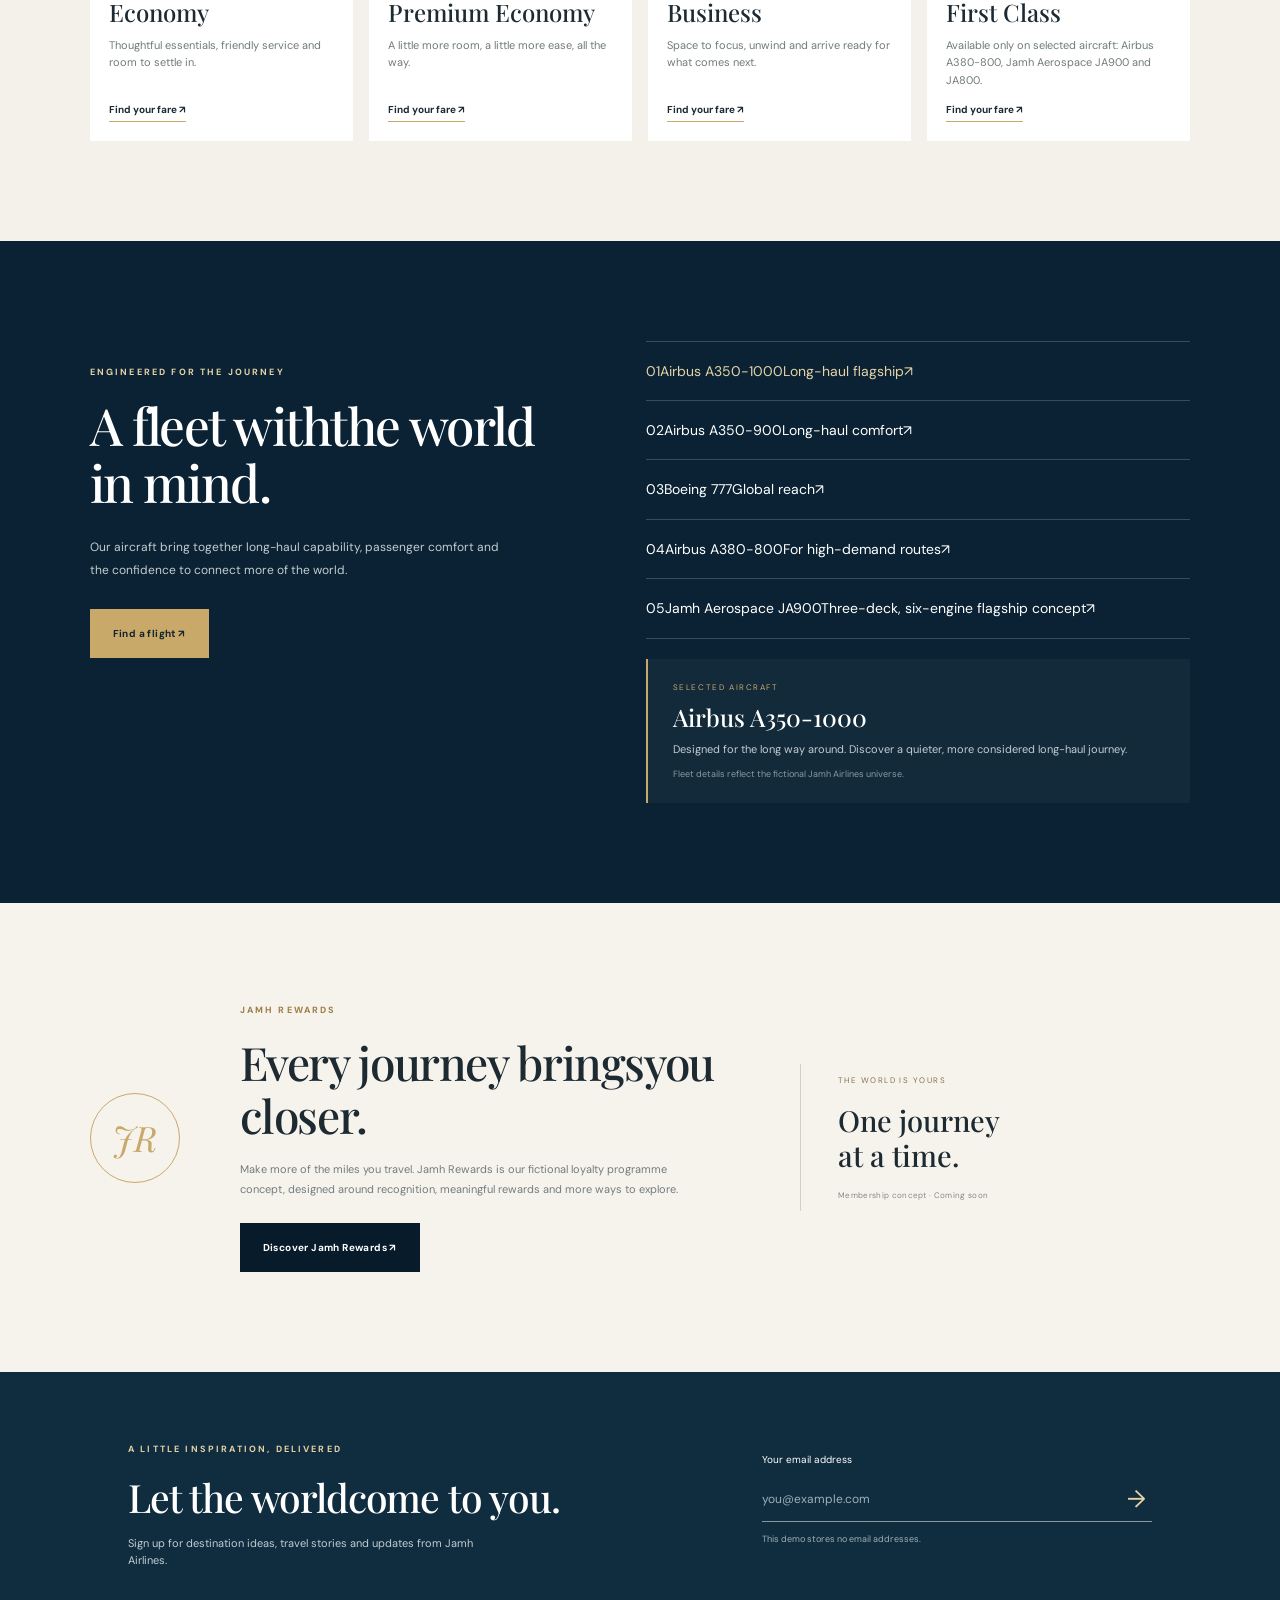
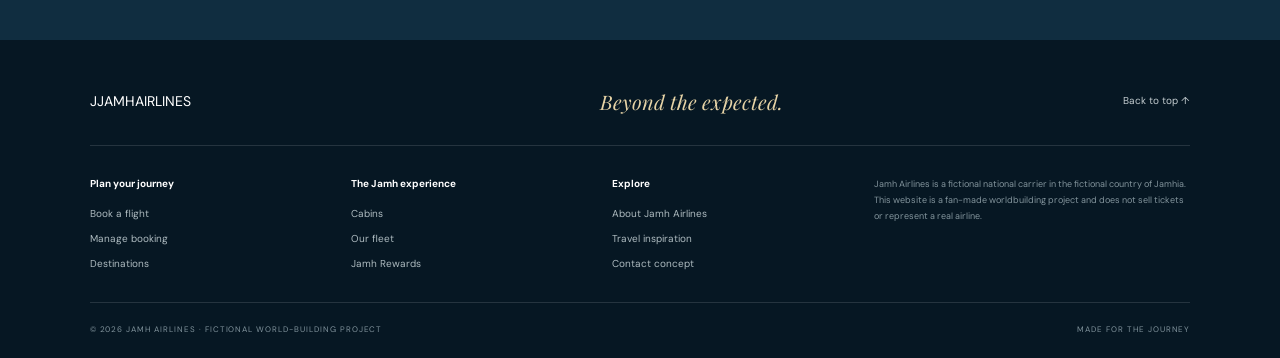
==== commit 84b6c148: "Update jamhairlines.html" ====
--- a/jamhairlines.html
+++ b/jamhairlines.html
@@ -1,3 +1,6 @@
+<head>
+    <meta name="robots" content="noindex, nofollow">
+</head>
 <!doctype html>
 <html lang="en">
 <head>
@@ -86,4 +89,4 @@
 <div class="modal-backdrop" id="manage-modal" role="dialog" aria-modal="true" aria-labelledby="manage-title" hidden><div class="modal"><button class="modal-close" aria-label="Close dialog">×</button><p class="eyebrow">YOUR JOURNEY</p><h2 id="manage-title">Manage your booking</h2><p>Retrieve a booking to review your trip details. This is a demonstration only.</p><form id="manage-form"><label>Booking reference<input id="booking-reference" required minlength="5" maxlength="8" placeholder="e.g. JA7K2P" autocomplete="off"></label><label>Passenger surname<input id="passenger-surname" required placeholder="Surname"></label><button class="button button-dark" type="submit">Find booking →</button><div id="manage-message" class="form-message" role="status"></div></form></div></div>
 <div class="toast" id="toast" role="status" aria-live="polite"></div>
 </body>
-</html>+</html>
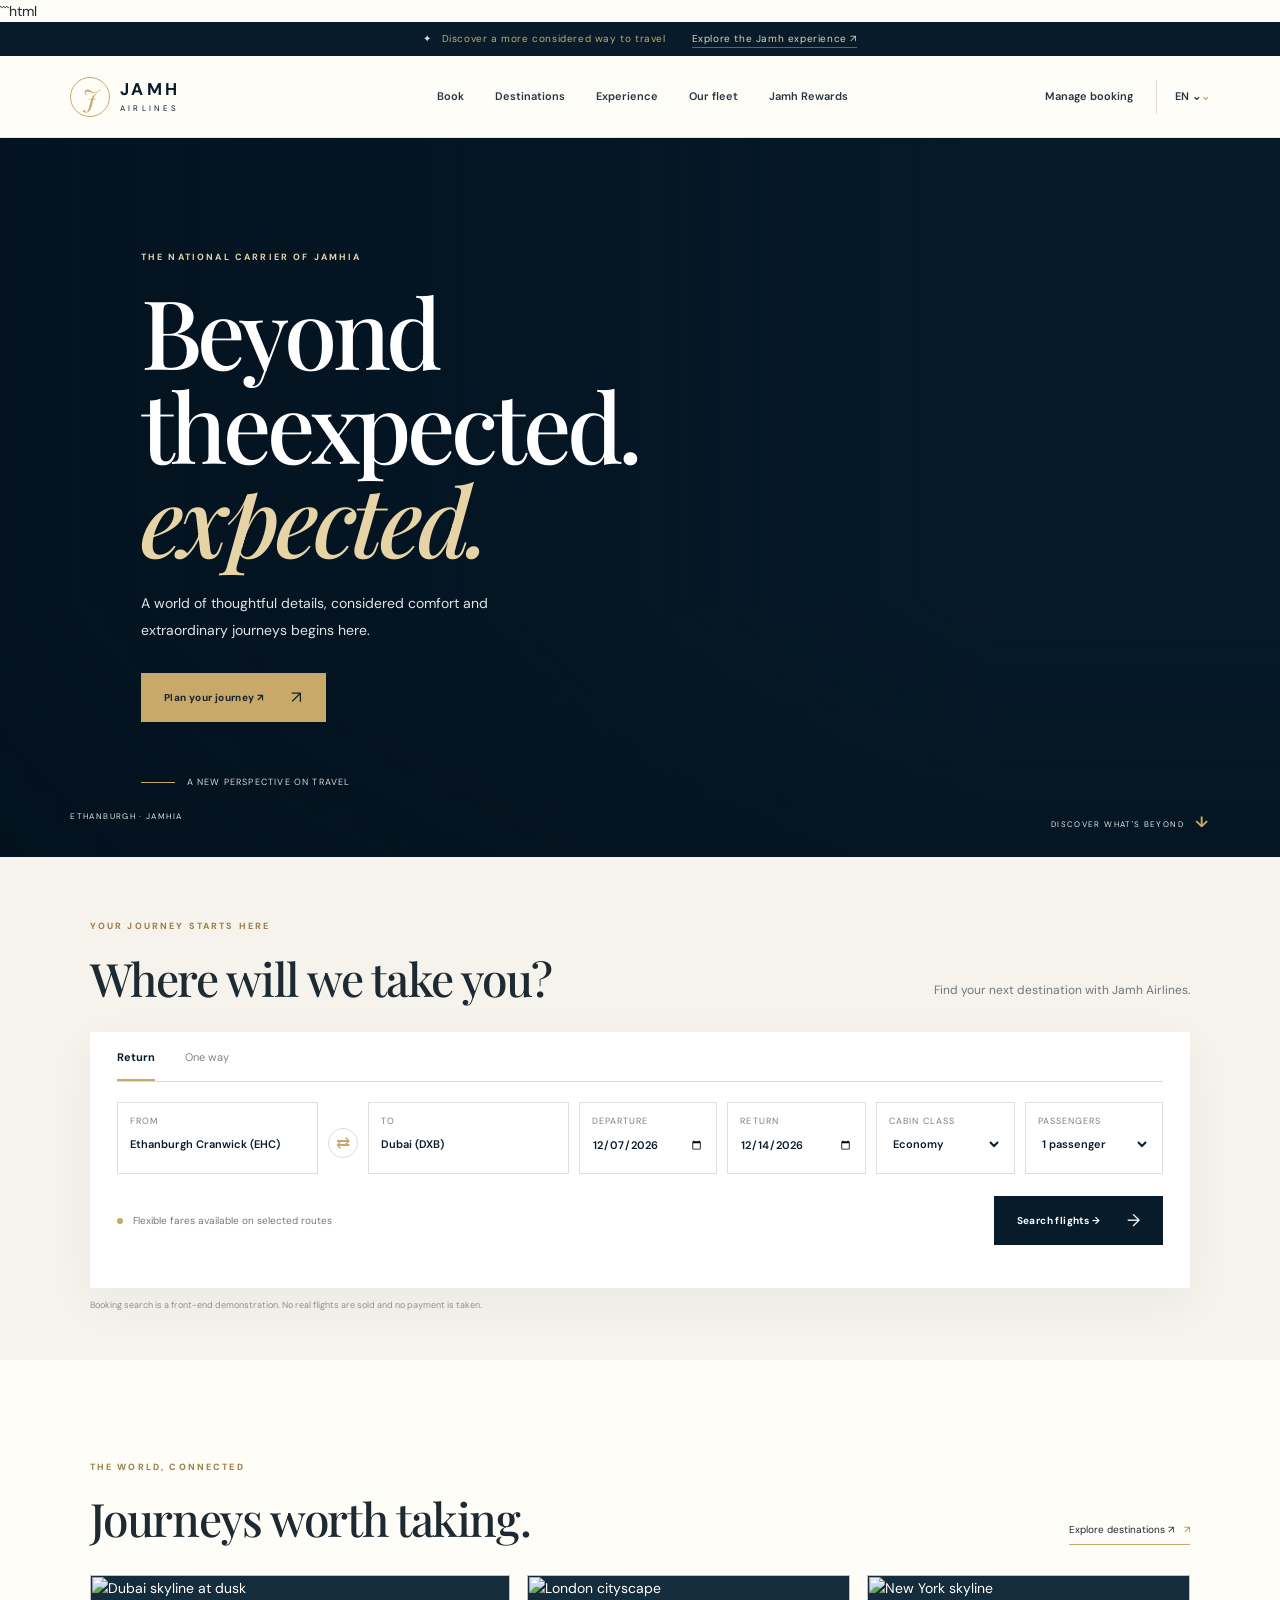
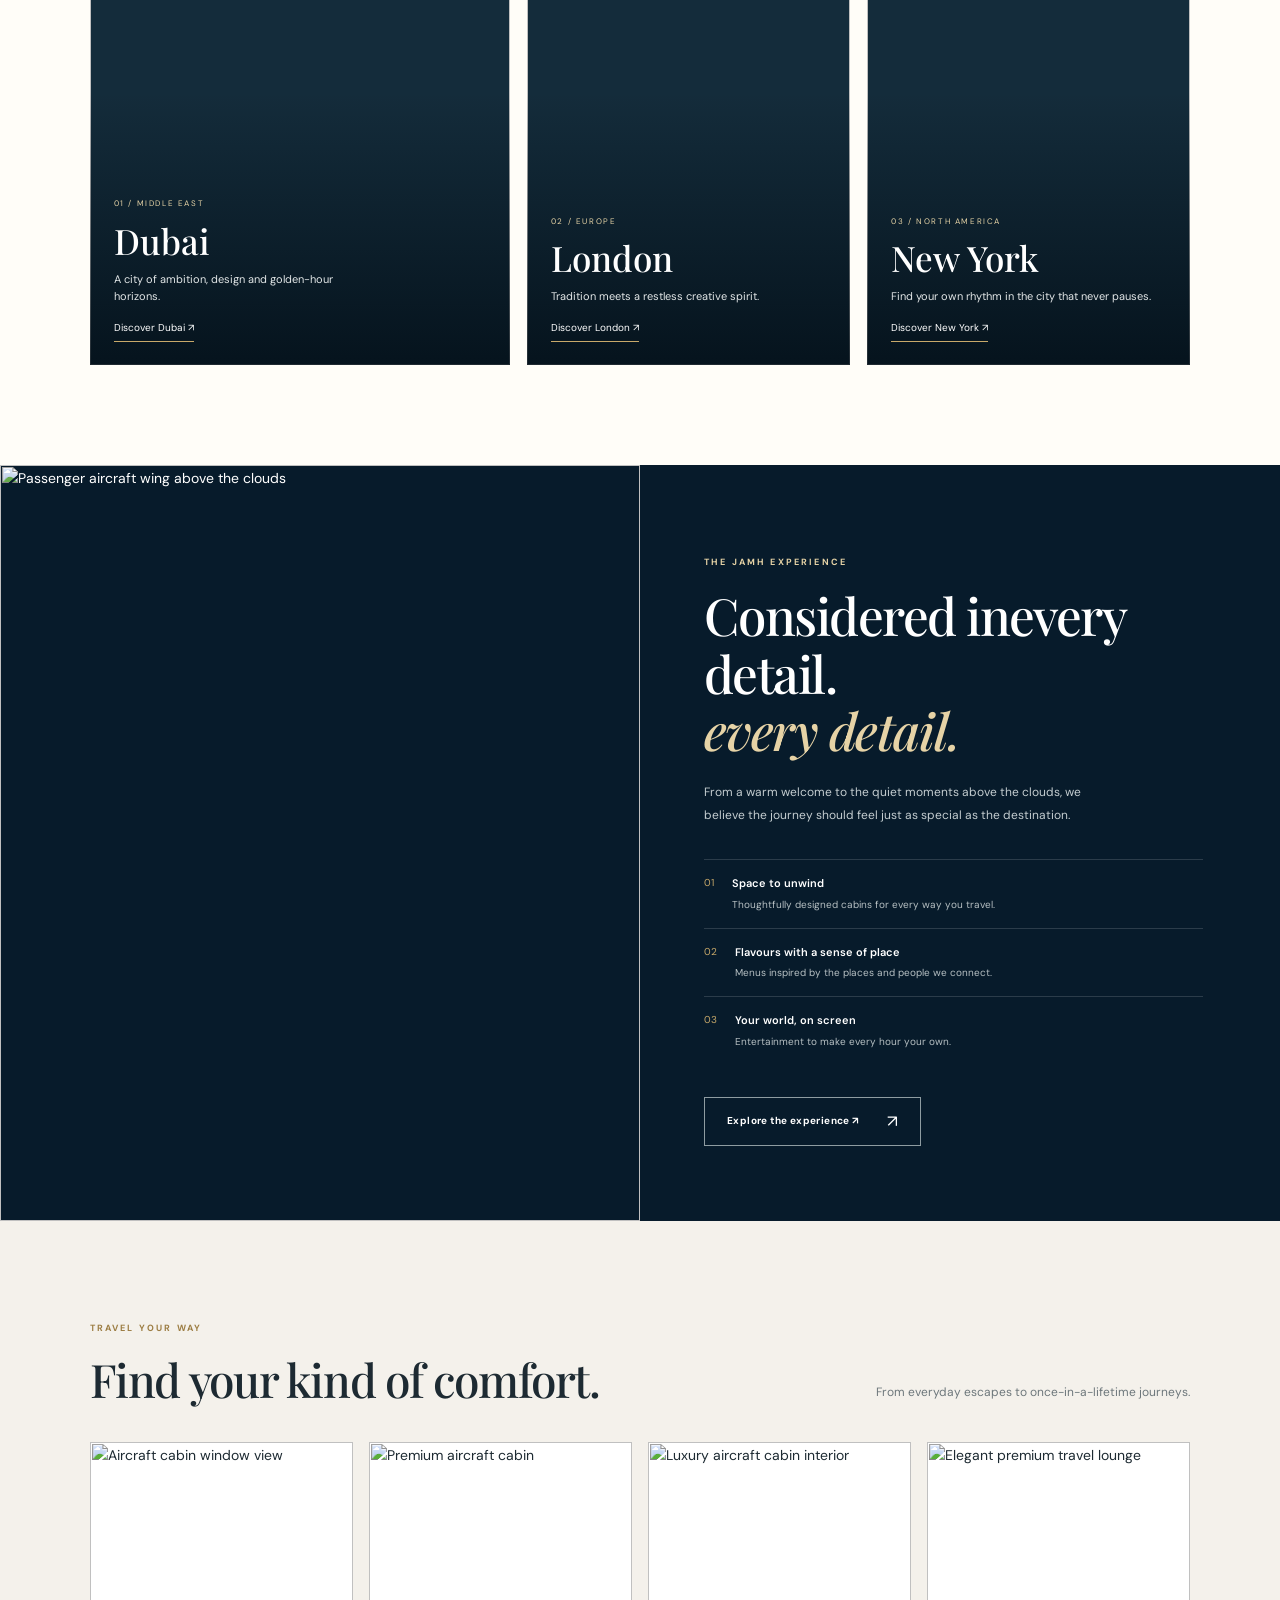
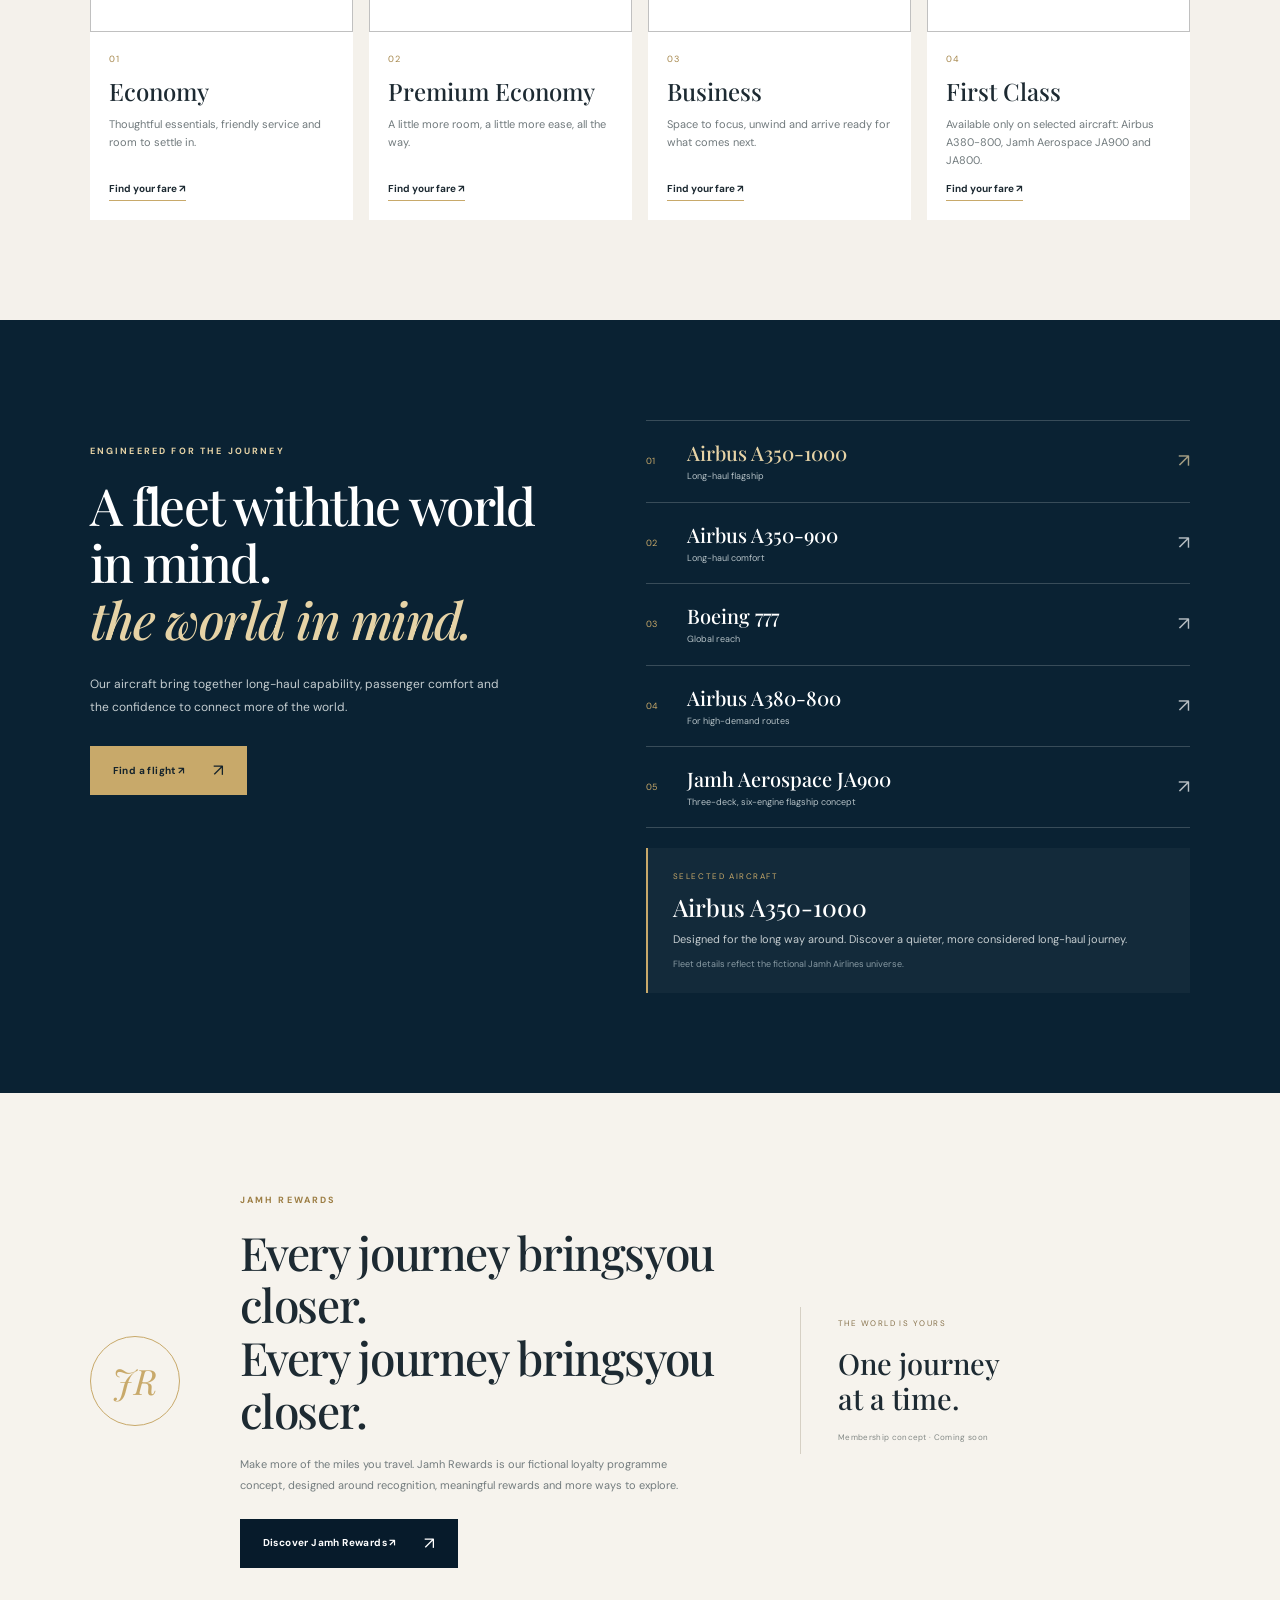
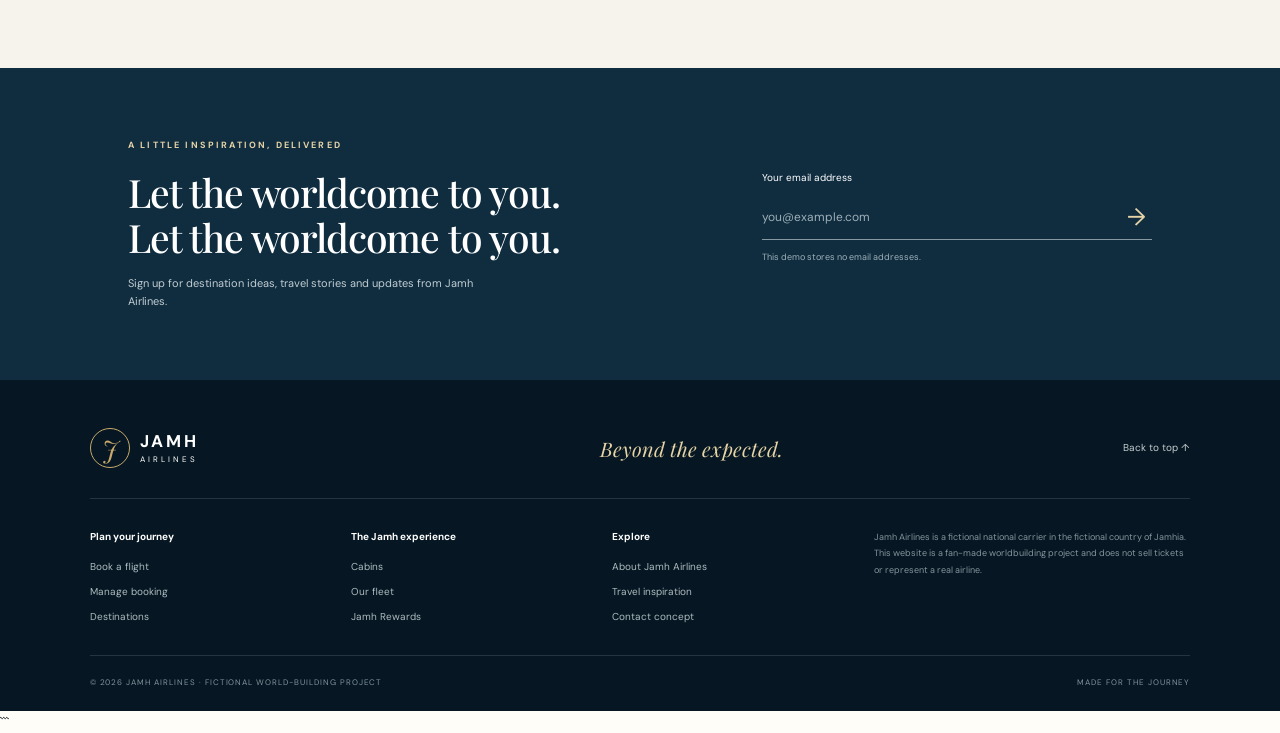
==== commit da310a1e: "Update jamhairlines.html" ====
--- a/jamhairlines.html
+++ b/jamhairlines.html
@@ -1,92 +1,432 @@
-<head>
-    <meta name="robots" content="noindex, nofollow">
-</head>
+```html
 <!doctype html>
 <html lang="en">
 <head>
-<meta charset="utf-8">
-<meta name="viewport" content="width=device-width, initial-scale=1">
-<meta name="theme-color" content="#071b2b">
-<meta name="description" content="Discover the world with Jamh Airlines, the national carrier of Jamhia.">
-<title>Jamh Airlines | Beyond the Expected</title>
-<link rel="preconnect" href="https://fonts.googleapis.com">
-<link rel="preconnect" href="https://fonts.gstatic.com" crossorigin>
-<link href="https://fonts.googleapis.com/css2?family=DM+Sans:wght@400;500;600;700&family=Playfair+Display:wght@500;600;700&display=swap" rel="stylesheet">
-<link rel="stylesheet" href="styles.css">
-<script src="script.js" defer></script>
+    <meta charset="utf-8">
+    <meta name="robots" content="noindex, nofollow">
+    <meta name="viewport" content="width=device-width, initial-scale=1">
+    <meta name="theme-color" content="#071b2b">
+    <meta name="description" content="Discover the world with Jamh Airlines, the national carrier of Jamhia.">
+    <title>Jamh Airlines | Beyond the Expected</title>
+
+    <link rel="preconnect" href="https://fonts.googleapis.com">
+    <link rel="preconnect" href="https://fonts.gstatic.com" crossorigin>
+    <link href="https://fonts.googleapis.com/css2?family=DM+Sans:wght@400;500;600;700&family=Playfair+Display:wght@500;600;700&display=swap" rel="stylesheet">
+
+    <link rel="stylesheet" href="styles.css">
+    <script src="script.js" defer></script>
 </head>
 <body>
-<div class="announcement">✦ <span>Discover a more considered way to travel</span> <a href="#experience">Explore the Jamh experience ↗</a></div>
+
+<div class="announcement">
+    ✦ <span>Discover a more considered way to travel</span>
+    <a href="#experience">Explore the Jamh experience ↗</a>
+</div>
+
 <header class="site-header">
-  <a class="brand" href="#home" aria-label="Jamh Airlines home"><span class="brand-mark">J</span><span class="brand-copy"><strong>JAMH</strong><small>AIRLINES</small></span></a>
-  <button class="menu-toggle" aria-label="Open navigation" aria-expanded="false"><span></span><span></span></button>
-  <nav class="main-nav" aria-label="Main navigation"><a href="#book">Book</a><a href="#destinations">Destinations</a><a href="#experience">Experience</a><a href="#fleet">Our fleet</a><a href="#rewards">Jamh Rewards</a></nav>
-  <div class="header-actions"><button class="text-button" data-open-modal="manage-modal">Manage booking</button><button class="language-button" aria-label="Language and currency">EN <span>⌄</span></button></div>
+    <a class="brand" href="#home" aria-label="Jamh Airlines home">
+        <span class="brand-mark">J</span>
+        <span class="brand-copy"><strong>JAMH</strong><small>AIRLINES</small></span>
+    </a>
+
+    <button class="menu-toggle" aria-label="Open navigation" aria-expanded="false">
+        <span></span><span></span>
+    </button>
+
+    <nav class="main-nav" aria-label="Main navigation">
+        <a href="#book">Book</a>
+        <a href="#destinations">Destinations</a>
+        <a href="#experience">Experience</a>
+        <a href="#fleet">Our fleet</a>
+        <a href="#rewards">Jamh Rewards</a>
+    </nav>
+
+    <div class="header-actions">
+        <button class="text-button" data-open-modal="manage-modal">Manage booking</button>
+        <button class="language-button" aria-label="Language and currency">EN <span>⌄</span></button>
+    </div>
 </header>
+
 <main>
+
 <section class="hero" id="home">
-  <div class="hero-image" role="img" aria-label="Airliner above a sea of clouds at sunset"></div><div class="hero-shade"></div>
-  <div class="hero-content"><p class="eyebrow light">THE NATIONAL CARRIER OF JAMHIA</p><h1>Beyond the<br><em>expected.</em></h1><p class="hero-copy">A world of thoughtful details, considered comfort and extraordinary journeys begins here.</p><a class="button button-gold" href="#book">Plan your journey <span>↗</span></a><div class="hero-note"><span class="note-line"></span> A new perspective on travel</div></div>
-  <div class="hero-bottom"><span>ETHANBURGH · JAMHIA</span><span>DISCOVER WHAT'S BEYOND <b>↓</b></span></div>
+    <div class="hero-image" role="img" aria-label="Airliner above a sea of clouds at sunset"></div>
+    <div class="hero-shade"></div>
+
+    <div class="hero-content">
+        <p class="eyebrow light">THE NATIONAL CARRIER OF JAMHIA</p>
+        <h1>Beyond the<br><em>expected.</em></h1>
+        <p class="hero-copy">A world of thoughtful details, considered comfort and extraordinary journeys begins here.</p>
+        <a class="button button-gold" href="#book">Plan your journey <span>↗</span></a>
+        <div class="hero-note"><span class="note-line"></span> A new perspective on travel</div>
+    </div>
+
+    <div class="hero-bottom">
+        <span>ETHANBURGH · JAMHIA</span>
+        <span>DISCOVER WHAT'S BEYOND <b>↓</b></span>
+    </div>
 </section>
 
 <section class="booking-section" id="book">
-  <div class="section-heading booking-heading"><div><p class="eyebrow">YOUR JOURNEY STARTS HERE</p><h2>Where will we take you?</h2></div><p>Find your next destination with Jamh Airlines.</p></div>
-  <div class="booking-card">
-    <div class="booking-tabs" role="tablist" aria-label="Trip type"><button class="trip-tab active" data-trip="return" role="tab" aria-selected="true">Return</button><button class="trip-tab" data-trip="oneway" role="tab" aria-selected="false">One way</button></div>
-    <form id="booking-form">
-      <div class="booking-grid">
-        <label class="field airport-field"><span>From</span><input id="origin" list="airport-options" placeholder="City or airport" autocomplete="off" required value="Ethanburgh Cranwick (EHC)"></label>
-        <button class="swap-airports" type="button" aria-label="Swap origin and destination">⇄</button>
-        <label class="field airport-field"><span>To</span><input id="destination" list="airport-options" placeholder="City or airport" autocomplete="off" required value="Dubai (DXB)"></label>
-        <datalist id="airport-options"></datalist>
-        <label class="field"><span>Departure</span><input id="depart-date" type="date" required></label>
-        <label class="field return-date-field"><span>Return</span><input id="return-date" type="date" required></label>
-        <label class="field"><span>Cabin class</span><select id="cabin"><option>Economy</option><option>Premium Economy</option><option>Business</option></select></label>
-        <label class="field"><span>Passengers</span><select id="passengers"><option value="1">1 passenger</option><option value="2">2 passengers</option><option value="3">3 passengers</option><option value="4">4 passengers</option><option value="5">5 passengers</option><option value="6">6 passengers</option><option value="7">7 passengers</option><option value="8">8 passengers</option><option value="9">9 passengers</option></select></label>
-      </div>
-      <div class="booking-bottom"><p><span class="gold-dot"></span> Flexible fares available on selected routes</p><button class="button button-dark" type="submit">Search flights <span>→</span></button></div>
-      <div id="booking-message" class="form-message" role="status" aria-live="polite"></div>
-      <div id="flight-results" class="flight-results" aria-live="polite"></div>
+    <div class="section-heading booking-heading">
+        <div>
+            <p class="eyebrow">YOUR JOURNEY STARTS HERE</p>
+            <h2>Where will we take you?</h2>
+        </div>
+        <p>Find your next destination with Jamh Airlines.</p>
+    </div>
+
+    <div class="booking-card">
+        <div class="booking-tabs" role="tablist" aria-label="Trip type">
+            <button type="button" class="trip-tab active" data-trip="return" role="tab" aria-selected="true">Return</button>
+            <button type="button" class="trip-tab" data-trip="oneway" role="tab" aria-selected="false">One way</button>
+        </div>
+
+        <form id="booking-form">
+            <div class="booking-grid">
+
+                <label class="field airport-field">
+                    <span>From</span>
+                    <input id="origin" name="origin" list="airport-options" placeholder="City or airport" autocomplete="off" required value="Ethanburgh Cranwick (EHC)">
+                </label>
+
+                <button class="swap-airports" type="button" aria-label="Swap origin and destination">⇄</button>
+
+                <label class="field airport-field">
+                    <span>To</span>
+                    <input id="destination" name="destination" list="airport-options" placeholder="City or airport" autocomplete="off" required value="Dubai (DXB)">
+                </label>
+
+                <datalist id="airport-options"></datalist>
+
+                <label class="field">
+                    <span>Departure</span>
+                    <input id="depart-date" name="departure" type="date" required>
+                </label>
+
+                <label class="field return-date-field">
+                    <span>Return</span>
+                    <input id="return-date" name="return" type="date" required>
+                </label>
+
+                <label class="field">
+                    <span>Cabin class</span>
+                    <select id="cabin" name="cabin" required>
+                        <option value="Economy">Economy</option>
+                        <option value="Premium Economy">Premium Economy</option>
+                        <option value="Business">Business</option>
+                    </select>
+                </label>
+
+                <label class="field">
+                    <span>Passengers</span>
+                    <select id="passengers" name="passengers" required>
+                        <option value="1">1 passenger</option>
+                        <option value="2">2 passengers</option>
+                        <option value="3">3 passengers</option>
+                        <option value="4">4 passengers</option>
+                        <option value="5">5 passengers</option>
+                        <option value="6">6 passengers</option>
+                        <option value="7">7 passengers</option>
+                        <option value="8">8 passengers</option>
+                        <option value="9">9 passengers</option>
+                    </select>
+                </label>
+
+            </div>
+
+            <div class="booking-bottom">
+                <p><span class="gold-dot"></span> Flexible fares available on selected routes</p>
+                <button class="button button-dark" type="submit">Search flights <span>→</span></button>
+            </div>
+
+            <div id="booking-message" class="form-message" role="status" aria-live="polite"></div>
+            <div id="flight-results" class="flight-results" aria-live="polite"></div>
+        </form>
+    </div>
+
+    <p class="demo-note">Booking search is a front-end demonstration. No real flights are sold and no payment is taken.</p>
+</section>
+
+<section class="destinations section-pad" id="destinations">
+    <div class="section-heading">
+        <div>
+            <p class="eyebrow">THE WORLD, CONNECTED</p>
+            <h2>Journeys worth taking.</h2>
+        </div>
+        <a class="underlined-link" href="#book">Explore destinations <span>↗</span></a>
+    </div>
+
+    <div class="destination-grid">
+        <article class="destination-card destination-large">
+            <img src="https://images.unsplash.com/photo-1512453979798-5ea266f8880c?auto=format&fit=crop&w=1200&q=85" alt="Dubai skyline at dusk">
+            <div class="destination-overlay"></div>
+            <div class="destination-info">
+                <span>01 / MIDDLE EAST</span>
+                <h3>Dubai</h3>
+                <p>A city of ambition, design and golden-hour horizons.</p>
+                <button class="destination-choose" type="button" data-destination="DXB">Discover Dubai ↗</button>
+            </div>
+        </article>
+
+        <article class="destination-card">
+            <img src="https://images.unsplash.com/photo-1513635269975-59663e0ac1ad?auto=format&fit=crop&w=900&q=85" alt="London cityscape">
+            <div class="destination-overlay"></div>
+            <div class="destination-info">
+                <span>02 / EUROPE</span>
+                <h3>London</h3>
+                <p>Tradition meets a restless creative spirit.</p>
+                <button class="destination-choose" type="button" data-destination="LHR">Discover London ↗</button>
+            </div>
+        </article>
+
+        <article class="destination-card">
+            <img src="https://images.unsplash.com/photo-1534430480872-3498386e7856?auto=format&fit=crop&w=900&q=85" alt="New York skyline">
+            <div class="destination-overlay"></div>
+            <div class="destination-info">
+                <span>03 / NORTH AMERICA</span>
+                <h3>New York</h3>
+                <p>Find your own rhythm in the city that never pauses.</p>
+                <button class="destination-choose" type="button" data-destination="JFK">Discover New York ↗</button>
+            </div>
+        </article>
+    </div>
+</section>
+
+<section class="experience-section" id="experience">
+    <div class="experience-image">
+        <img src="https://images.unsplash.com/photo-1542296332-2e4473faf563?auto=format&fit=crop&w=1400&q=85" alt="Passenger aircraft wing above the clouds">
+    </div>
+
+    <div class="experience-copy">
+        <p class="eyebrow light">THE JAMH EXPERIENCE</p>
+        <h2>Considered in<br><em>every detail.</em></h2>
+        <p>From a warm welcome to the quiet moments above the clouds, we believe the journey should feel just as special as the destination.</p>
+
+        <div class="experience-points">
+            <div>
+                <span>01</span>
+                <p><strong>Space to unwind</strong><small>Thoughtfully designed cabins for every way you travel.</small></p>
+            </div>
+            <div>
+                <span>02</span>
+                <p><strong>Flavours with a sense of place</strong><small>Menus inspired by the places and people we connect.</small></p>
+            </div>
+            <div>
+                <span>03</span>
+                <p><strong>Your world, on screen</strong><small>Entertainment to make every hour your own.</small></p>
+            </div>
+        </div>
+
+        <a class="button button-outline" href="#cabins">Explore the experience <span>↗</span></a>
+    </div>
+</section>
+
+<section class="cabins section-pad" id="cabins">
+    <div class="section-heading">
+        <div>
+            <p class="eyebrow">TRAVEL YOUR WAY</p>
+            <h2>Find your kind of comfort.</h2>
+        </div>
+        <p>From everyday escapes to once-in-a-lifetime journeys.</p>
+    </div>
+
+    <div class="cabin-grid">
+        <article class="cabin-card">
+            <img src="https://images.unsplash.com/photo-1436491865332-7a61a109cc05?auto=format&fit=crop&w=900&q=85" alt="Aircraft cabin window view">
+            <div class="cabin-copy">
+                <span>01</span>
+                <h3>Economy</h3>
+                <p>Thoughtful essentials, friendly service and room to settle in.</p>
+                <a href="#book">Find your fare ↗</a>
+            </div>
+        </article>
+
+        <article class="cabin-card">
+            <img src="https://images.unsplash.com/photo-1540962351504-03099e0a754b?auto=format&fit=crop&w=900&q=85" alt="Premium aircraft cabin">
+            <div class="cabin-copy">
+                <span>02</span>
+                <h3>Premium Economy</h3>
+                <p>A little more room, a little more ease, all the way.</p>
+                <a href="#book">Find your fare ↗</a>
+            </div>
+        </article>
+
+        <article class="cabin-card">
+            <img src="https://images.unsplash.com/photo-1569154941061-e231b4725ef1?auto=format&fit=crop&w=900&q=85" alt="Luxury aircraft cabin interior">
+            <div class="cabin-copy">
+                <span>03</span>
+                <h3>Business</h3>
+                <p>Space to focus, unwind and arrive ready for what comes next.</p>
+                <a href="#book">Find your fare ↗</a>
+            </div>
+        </article>
+
+        <article class="cabin-card">
+            <img src="https://images.unsplash.com/photo-1517404215738-15263e9f9178?auto=format&fit=crop&w=900&q=85" alt="Elegant premium travel lounge">
+            <div class="cabin-copy">
+                <span>04</span>
+                <h3>First Class</h3>
+                <p>Available only on selected aircraft: Airbus A380-800, Jamh Aerospace JA900 and JA800.</p>
+                <a href="#book">Find your fare ↗</a>
+            </div>
+        </article>
+    </div>
+</section>
+
+<section class="fleet-section section-pad" id="fleet">
+    <div class="fleet-intro">
+        <p class="eyebrow light">ENGINEERED FOR THE JOURNEY</p>
+        <h2>A fleet with<br><em>the world in mind.</em></h2>
+        <p>Our aircraft bring together long-haul capability, passenger comfort and the confidence to connect more of the world.</p>
+        <a href="#book" class="button button-gold">Find a flight <span>↗</span></a>
+    </div>
+
+    <div class="fleet-list">
+        <button class="fleet-item active" type="button" data-aircraft="A350-1000">
+            <span class="fleet-number">01</span>
+            <span class="fleet-name"><strong>Airbus A350-1000</strong><small>Long-haul flagship</small></span>
+            <span class="fleet-arrow">↗</span>
+        </button>
+
+        <button class="fleet-item" type="button" data-aircraft="A350-900">
+            <span class="fleet-number">02</span>
+            <span class="fleet-name"><strong>Airbus A350-900</strong><small>Long-haul comfort</small></span>
+            <span class="fleet-arrow">↗</span>
+        </button>
+
+        <button class="fleet-item" type="button" data-aircraft="Boeing 777">
+            <span class="fleet-number">03</span>
+            <span class="fleet-name"><strong>Boeing 777</strong><small>Global reach</small></span>
+            <span class="fleet-arrow">↗</span>
+        </button>
+
+        <button class="fleet-item" type="button" data-aircraft="Airbus A380-800">
+            <span class="fleet-number">04</span>
+            <span class="fleet-name"><strong>Airbus A380-800</strong><small>For high-demand routes</small></span>
+            <span class="fleet-arrow">↗</span>
+        </button>
+
+        <button class="fleet-item" type="button" data-aircraft="Jamh Aerospace JA900">
+            <span class="fleet-number">05</span>
+            <span class="fleet-name"><strong>Jamh Aerospace JA900</strong><small>Three-deck, six-engine flagship concept</small></span>
+            <span class="fleet-arrow">↗</span>
+        </button>
+
+        <div class="fleet-detail" id="fleet-detail">
+            <span>SELECTED AIRCRAFT</span>
+            <h3>Airbus A350-1000</h3>
+            <p>Designed for the long way around. Discover a quieter, more considered long-haul journey.</p>
+            <small>Fleet details reflect the fictional Jamh Airlines universe.</small>
+        </div>
+    </div>
+</section>
+
+<section class="rewards-section section-pad" id="rewards">
+    <div class="rewards-emblem">JR</div>
+
+    <div>
+        <p class="eyebrow">JAMH REWARDS</p>
+        <h2>Every journey brings<br>you closer.</h2>
+        <p>Make more of the miles you travel. Jamh Rewards is our fictional loyalty programme concept, designed around recognition, meaningful rewards and more ways to explore.</p>
+        <a href="#newsletter" class="button button-dark">Discover Jamh Rewards <span>↗</span></a>
+    </div>
+
+    <div class="rewards-stat">
+        <span>THE WORLD IS YOURS</span>
+        <strong>One journey<br>at a time.</strong>
+        <small>Membership concept · Coming soon</small>
+    </div>
+</section>
+
+<section class="newsletter-section" id="newsletter">
+    <div>
+        <p class="eyebrow light">A LITTLE INSPIRATION, DELIVERED</p>
+        <h2>Let the world<br>come to you.</h2>
+        <p>Sign up for destination ideas, travel stories and updates from Jamh Airlines.</p>
+    </div>
+
+    <form id="newsletter-form" class="newsletter-form">
+        <label for="email-address">Your email address</label>
+        <div class="email-row">
+            <input type="email" id="email-address" placeholder="you@example.com" required>
+            <button type="submit" aria-label="Subscribe">→</button>
+        </div>
+        <small id="newsletter-message" role="status">This demo stores no email addresses.</small>
     </form>
-  </div>
-  <p class="demo-note">Booking search is a front-end demonstration. No real flights are sold and no payment is taken.</p>
-</section>
-
-<section class="destinations section-pad" id="destinations">
-  <div class="section-heading"><div><p class="eyebrow">THE WORLD, CONNECTED</p><h2>Journeys worth taking.</h2></div><a class="underlined-link" href="#book">Explore destinations <span>↗</span></a></div>
-  <div class="destination-grid">
-    <article class="destination-card destination-large"><img src="https://images.unsplash.com/photo-1512453979798-5ea266f8880c?auto=format&fit=crop&w=1200&q=85" alt="Dubai skyline at dusk"><div class="destination-overlay"></div><div class="destination-info"><span>01 / MIDDLE EAST</span><h3>Dubai</h3><p>A city of ambition, design and golden-hour horizons.</p><button class="destination-choose" data-destination="DXB">Discover Dubai ↗</button></div></article>
-    <article class="destination-card"><img src="https://images.unsplash.com/photo-1513635269975-59663e0ac1ad?auto=format&fit=crop&w=900&q=85" alt="London cityscape"><div class="destination-overlay"></div><div class="destination-info"><span>02 / EUROPE</span><h3>London</h3><p>Tradition meets a restless creative spirit.</p><button class="destination-choose" data-destination="LHR">Discover London ↗</button></div></article>
-    <article class="destination-card"><img src="https://images.unsplash.com/photo-1534430480872-3498386e7856?auto=format&fit=crop&w=900&q=85" alt="New York skyline"><div class="destination-overlay"></div><div class="destination-info"><span>03 / NORTH AMERICA</span><h3>New York</h3><p>Find your own rhythm in the city that never pauses.</p><button class="destination-choose" data-destination="JFK">Discover New York ↗</button></div></article>
-  </div>
-</section>
-
-<section class="experience-section" id="experience">
-  <div class="experience-image"><img src="https://images.unsplash.com/photo-1542296332-2e4473faf563?auto=format&fit=crop&w=1400&q=85" alt="Passenger aircraft wing above the clouds"></div>
-  <div class="experience-copy"><p class="eyebrow light">THE JAMH EXPERIENCE</p><h2>Considered in<br><em>every detail.</em></h2><p>From a warm welcome to the quiet moments above the clouds, we believe the journey should feel just as special as the destination.</p><div class="experience-points"><div><span>01</span><p><strong>Space to unwind</strong><small>Thoughtfully designed cabins for every way you travel.</small></p></div><div><span>02</span><p><strong>Flavours with a sense of place</strong><small>Menus inspired by the places and people we connect.</small></p></div><div><span>03</span><p><strong>Your world, on screen</strong><small>Entertainment to make every hour your own.</small></p></div></div><a class="button button-outline" href="#cabins">Explore the experience <span>↗</span></a></div>
-</section>
-
-<section class="cabins section-pad" id="cabins"><div class="section-heading"><div><p class="eyebrow">TRAVEL YOUR WAY</p><h2>Find your kind of comfort.</h2></div><p>From everyday escapes to once-in-a-lifetime journeys.</p></div>
-  <div class="cabin-grid"><article class="cabin-card"><img src="https://images.unsplash.com/photo-1436491865332-7a61a109cc05?auto=format&fit=crop&w=900&q=85" alt="Aircraft cabin window view"><div class="cabin-copy"><span>01</span><h3>Economy</h3><p>Thoughtful essentials, friendly service and room to settle in.</p><a href="#book">Find your fare ↗</a></div></article><article class="cabin-card"><img src="https://images.unsplash.com/photo-1540962351504-03099e0a754b?auto=format&fit=crop&w=900&q=85" alt="Premium aircraft cabin"><div class="cabin-copy"><span>02</span><h3>Premium Economy</h3><p>A little more room, a little more ease, all the way.</p><a href="#book">Find your fare ↗</a></div></article><article class="cabin-card"><img src="https://images.unsplash.com/photo-1569154941061-e231b4725ef1?auto=format&fit=crop&w=900&q=85" alt="Luxury aircraft cabin interior"><div class="cabin-copy"><span>03</span><h3>Business</h3><p>Space to focus, unwind and arrive ready for what comes next.</p><a href="#book">Find your fare ↗</a></div></article><article class="cabin-card"><img src="https://images.unsplash.com/photo-1517404215738-15263e9f9178?auto=format&fit=crop&w=900&q=85" alt="Elegant premium travel lounge"><div class="cabin-copy"><span>04</span><h3>First Class</h3><p>Available only on selected aircraft: Airbus A380-800, Jamh Aerospace JA900 and JA800.</p><a href="#book">Find your fare ↗</a></div></article></div>
-</section>
-
-<section class="fleet-section section-pad" id="fleet"><div class="fleet-intro"><p class="eyebrow light">ENGINEERED FOR THE JOURNEY</p><h2>A fleet with<br><em>the world in mind.</em></h2><p>Our aircraft bring together long-haul capability, passenger comfort and the confidence to connect more of the world.</p><a href="#book" class="button button-gold">Find a flight <span>↗</span></a></div><div class="fleet-list">
-  <button class="fleet-item active" data-aircraft="A350-1000"><span class="fleet-number">01</span><span class="fleet-name"><strong>Airbus A350-1000</strong><small>Long-haul flagship</small></span><span class="fleet-arrow">↗</span></button>
-  <button class="fleet-item" data-aircraft="A350-900"><span class="fleet-number">02</span><span class="fleet-name"><strong>Airbus A350-900</strong><small>Long-haul comfort</small></span><span class="fleet-arrow">↗</span></button>
-  <button class="fleet-item" data-aircraft="Boeing 777"><span class="fleet-number">03</span><span class="fleet-name"><strong>Boeing 777</strong><small>Global reach</small></span><span class="fleet-arrow">↗</span></button>
-  <button class="fleet-item" data-aircraft="Airbus A380-800"><span class="fleet-number">04</span><span class="fleet-name"><strong>Airbus A380-800</strong><small>For high-demand routes</small></span><span class="fleet-arrow">↗</span></button>
-  <button class="fleet-item" data-aircraft="Jamh Aerospace JA900"><span class="fleet-number">05</span><span class="fleet-name"><strong>Jamh Aerospace JA900</strong><small>Three-deck, six-engine flagship concept</small></span><span class="fleet-arrow">↗</span></button>
-  <div class="fleet-detail" id="fleet-detail"><span>SELECTED AIRCRAFT</span><h3>Airbus A350-1000</h3><p>Designed for the long way around. Discover a quieter, more considered long-haul journey.</p><small>Fleet details reflect the fictional Jamh Airlines universe.</small></div>
-</div></section>
-
-<section class="rewards-section section-pad" id="rewards"><div class="rewards-emblem">JR</div><div><p class="eyebrow">JAMH REWARDS</p><h2>Every journey brings<br>you closer.</h2><p>Make more of the miles you travel. Jamh Rewards is our fictional loyalty programme concept, designed around recognition, meaningful rewards and more ways to explore.</p><a href="#newsletter" class="button button-dark">Discover Jamh Rewards <span>↗</span></a></div><div class="rewards-stat"><span>THE WORLD IS YOURS</span><strong>One journey<br>at a time.</strong><small>Membership concept · Coming soon</small></div></section>
-
-<section class="newsletter-section" id="newsletter"><div><p class="eyebrow light">A LITTLE INSPIRATION, DELIVERED</p><h2>Let the world<br>come to you.</h2><p>Sign up for destination ideas, travel stories and updates from Jamh Airlines.</p></div><form id="newsletter-form" class="newsletter-form"><label for="email-address">Your email address</label><div class="email-row"><input type="email" id="email-address" placeholder="you@example.com" required><button type="submit" aria-label="Subscribe">→</button></div><small id="newsletter-message" role="status">This demo stores no email addresses.</small></form></section>
+</section>
+
 </main>
-<footer class="site-footer"><div class="footer-top"><a class="brand brand-footer" href="#home"><span class="brand-mark">J</span><span class="brand-copy"><strong>JAMH</strong><small>AIRLINES</small></span></a><p>Beyond the expected.</p><a href="#home" class="back-top">Back to top ↑</a></div><div class="footer-links"><div><strong>Plan your journey</strong><a href="#book">Book a flight</a><button data-open-modal="manage-modal">Manage booking</button><a href="#destinations">Destinations</a></div><div><strong>The Jamh experience</strong><a href="#cabins">Cabins</a><a href="#fleet">Our fleet</a><a href="#rewards">Jamh Rewards</a></div><div><strong>Explore</strong><a href="#experience">About Jamh Airlines</a><a href="#newsletter">Travel inspiration</a><a href="#home">Contact concept</a></div><div class="footer-disclaimer">Jamh Airlines is a fictional national carrier in the fictional country of Jamhia. This website is a fan-made worldbuilding project and does not sell tickets or represent a real airline.</div></div><div class="footer-bottom"><span>© 2026 JAMH AIRLINES · FICTIONAL WORLD-BUILDING PROJECT</span><span>MADE FOR THE JOURNEY</span></div></footer>
-
-<div class="modal-backdrop" id="manage-modal" role="dialog" aria-modal="true" aria-labelledby="manage-title" hidden><div class="modal"><button class="modal-close" aria-label="Close dialog">×</button><p class="eyebrow">YOUR JOURNEY</p><h2 id="manage-title">Manage your booking</h2><p>Retrieve a booking to review your trip details. This is a demonstration only.</p><form id="manage-form"><label>Booking reference<input id="booking-reference" required minlength="5" maxlength="8" placeholder="e.g. JA7K2P" autocomplete="off"></label><label>Passenger surname<input id="passenger-surname" required placeholder="Surname"></label><button class="button button-dark" type="submit">Find booking →</button><div id="manage-message" class="form-message" role="status"></div></form></div></div>
+
+<footer class="site-footer">
+    <div class="footer-top">
+        <a class="brand brand-footer" href="#home">
+            <span class="brand-mark">J</span>
+            <span class="brand-copy"><strong>JAMH</strong><small>AIRLINES</small></span>
+        </a>
+        <p>Beyond the expected.</p>
+        <a href="#home" class="back-top">Back to top ↑</a>
+    </div>
+
+    <div class="footer-links">
+        <div>
+            <strong>Plan your journey</strong>
+            <a href="#book">Book a flight</a>
+            <button type="button" data-open-modal="manage-modal">Manage booking</button>
+            <a href="#destinations">Destinations</a>
+        </div>
+
+        <div>
+            <strong>The Jamh experience</strong>
+            <a href="#cabins">Cabins</a>
+            <a href="#fleet">Our fleet</a>
+            <a href="#rewards">Jamh Rewards</a>
+        </div>
+
+        <div>
+            <strong>Explore</strong>
+            <a href="#experience">About Jamh Airlines</a>
+            <a href="#newsletter">Travel inspiration</a>
+            <a href="#home">Contact concept</a>
+        </div>
+
+        <div class="footer-disclaimer">
+            Jamh Airlines is a fictional national carrier in the fictional country of Jamhia. This website is a fan-made worldbuilding project and does not sell tickets or represent a real airline.
+        </div>
+    </div>
+
+    <div class="footer-bottom">
+        <span>© 2026 JAMH AIRLINES · FICTIONAL WORLD-BUILDING PROJECT</span>
+        <span>MADE FOR THE JOURNEY</span>
+    </div>
+</footer>
+
+<div class="modal-backdrop" id="manage-modal" role="dialog" aria-modal="true" aria-labelledby="manage-title" hidden>
+    <div class="modal">
+        <button class="modal-close" type="button" aria-label="Close dialog">×</button>
+        <p class="eyebrow">YOUR JOURNEY</p>
+        <h2 id="manage-title">Manage your booking</h2>
+        <p>Retrieve a booking to review your trip details. This is a demonstration only.</p>
+
+        <form id="manage-form">
+            <label for="booking-reference">
+                Booking reference
+                <input id="booking-reference" name="booking-reference" required minlength="5" maxlength="8" placeholder="e.g. JA7K2P" autocomplete="off">
+            </label>
+
+            <label for="passenger-surname">
+                Passenger surname
+                <input id="passenger-surname" name="passenger-surname" required placeholder="Surname">
+            </label>
+
+            <button class="button button-dark" type="submit">Find booking →</button>
+            <div id="manage-message" class="form-message" role="status"></div>
+        </form>
+    </div>
+</div>
+
 <div class="toast" id="toast" role="status" aria-live="polite"></div>
+
 </body>
 </html>
+```
